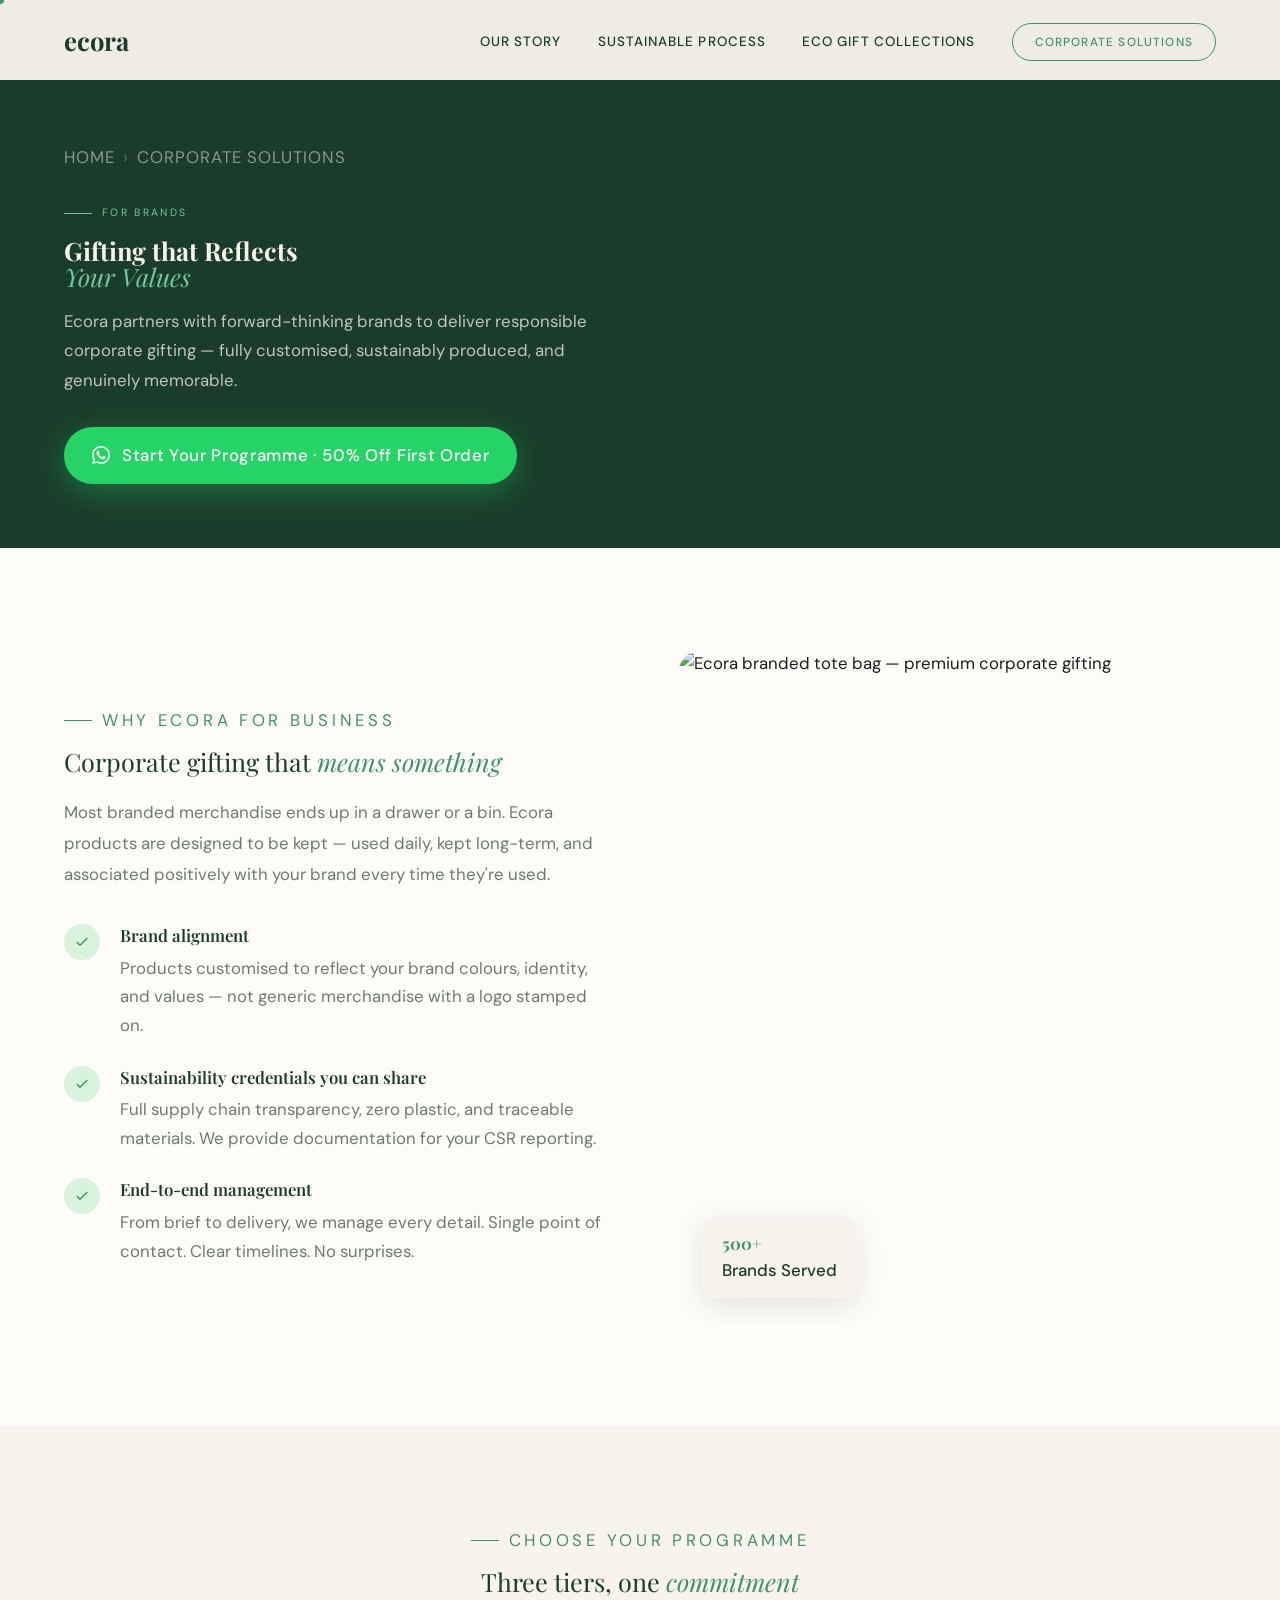
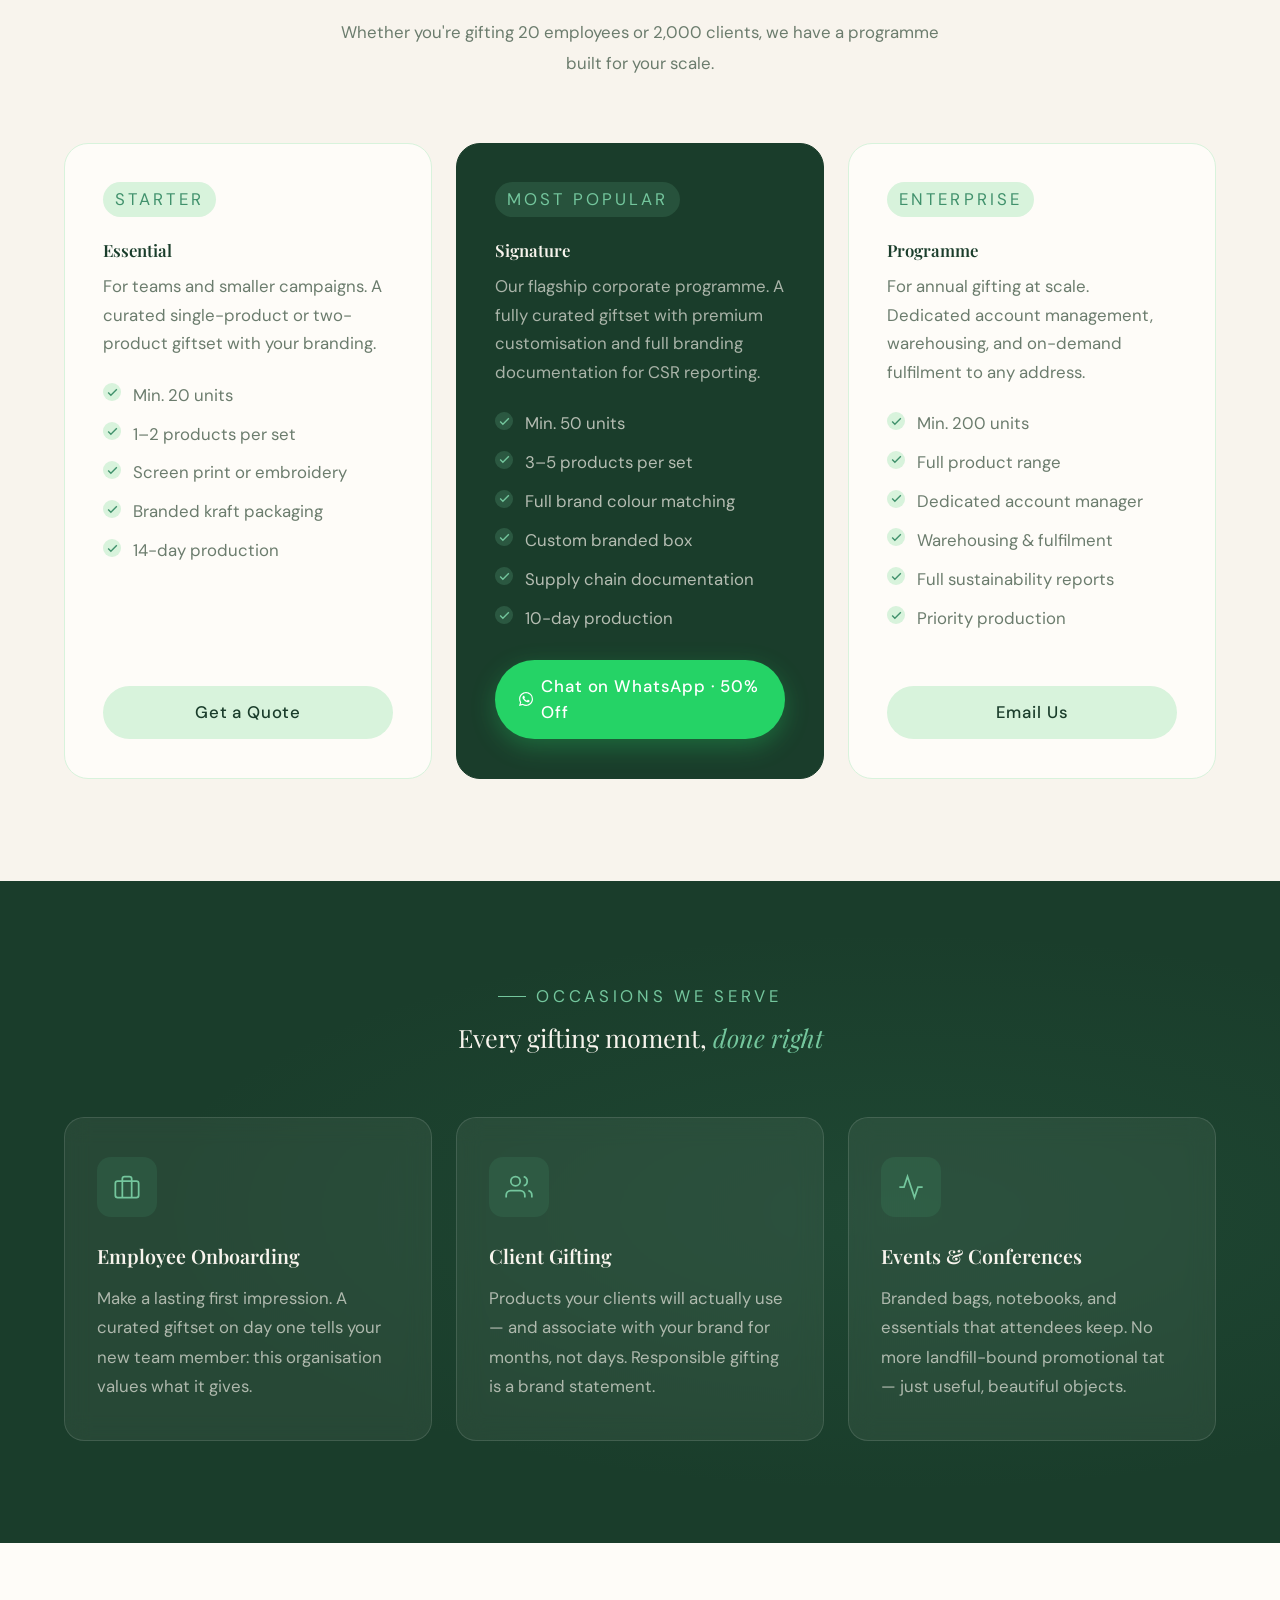
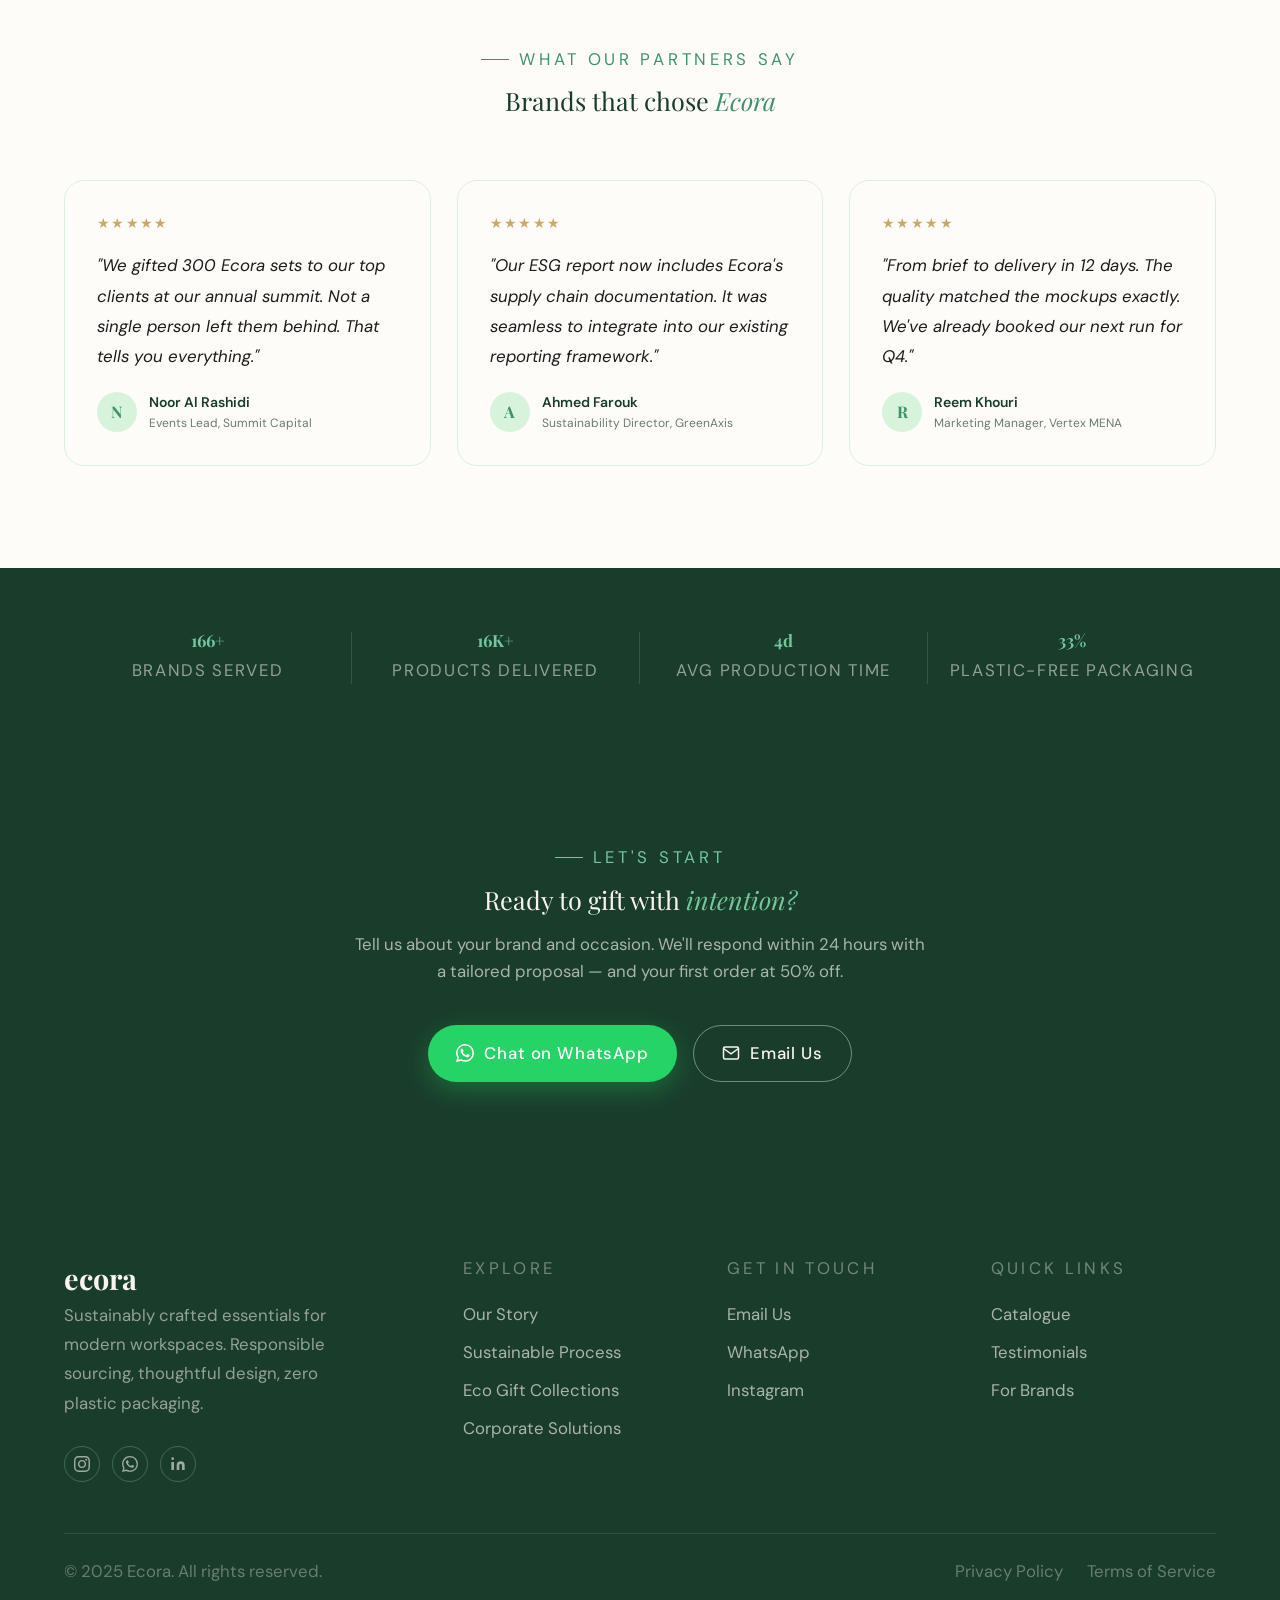
==== corporate-solutions.html @ b741adbd "Add files via upload" ====
<!DOCTYPE html>
<html lang="en">
<head>
<meta charset="UTF-8" />
<meta name="viewport" content="width=device-width, initial-scale=1.0" />
<title>Corporate Solutions — Ecora</title>

<!-- SEO -->
<meta name="description" content="Ecora's corporate gifting programme for forward-thinking brands. Custom eco giftsets, branded merchandise, and responsible corporate gifting — at scale." />
<meta name="robots" content="index, follow" />
<link rel="canonical" href="https://ecora-theta.vercel.app/corporate-solutions.html" />

<!-- Open Graph -->
<meta property="og:type" content="website" />
<meta property="og:url" content="https://ecora-theta.vercel.app/corporate-solutions.html" />
<meta property="og:title" content="Corporate Solutions — Ecora" />
<meta property="og:description" content="Custom eco giftsets and branded merchandise for forward-thinking brands — responsible corporate gifting at scale." />
<meta property="og:image" content="https://firebasestorage.googleapis.com/v0/b/merchanndise-8428f.appspot.com/o/ECORA%2FImage-right.webp?alt=media&token=49127466-11d8-4053-9ed7-c7614209fa18" />

<!-- Twitter Card -->
<meta name="twitter:card" content="summary_large_image" />
<meta name="twitter:title" content="Corporate Solutions — Ecora" />
<meta name="twitter:description" content="Custom eco giftsets and branded merchandise — responsible corporate gifting at scale." />
<meta name="twitter:image" content="https://firebasestorage.googleapis.com/v0/b/merchanndise-8428f.appspot.com/o/ECORA%2FImage-right.webp?alt=media&token=49127466-11d8-4053-9ed7-c7614209fa18" />

<!-- Favicon -->
<link rel="icon" type="image/svg+xml" href="https://firebasestorage.googleapis.com/v0/b/merchanndise-8428f.appspot.com/o/ECORA%2FLogo.svg?alt=media&token=109fc1ad-aa26-47ac-8e61-a1b5e7daf5e4" />
<link rel="apple-touch-icon" href="https://firebasestorage.googleapis.com/v0/b/merchanndise-8428f.appspot.com/o/ECORA%2FLogo.svg?alt=media&token=109fc1ad-aa26-47ac-8e61-a1b5e7daf5e4" />

<!-- Fonts -->
<link rel="preconnect" href="https://fonts.googleapis.com" />
<link rel="preconnect" href="https://fonts.gstatic.com" crossorigin />
<link href="https://fonts.googleapis.com/css2?family=Playfair+Display:ital,wght@0,400;0,700;1,400;1,600&family=DM+Sans:wght@300;400;500&display=swap" rel="stylesheet" />

<!-- Shared stylesheet -->
<link rel="stylesheet" href="ecora-shared.css" />

<!-- Preload hero -->
<link rel="preload" as="image" href="https://firebasestorage.googleapis.com/v0/b/merchanndise-8428f.appspot.com/o/ECORA%2FImage-right.webp?alt=media&token=49127466-11d8-4053-9ed7-c7614209fa18" />

<style>
/* Offering tiers */
.tiers-grid {
  display: grid;
  grid-template-columns: repeat(3, 1fr);
  gap: clamp(1rem,2vw,1.5rem);
}
.tier-card {
  background: var(--warm-white);
  border: 1px solid var(--green-pale);
  border-radius: 1.5rem;
  padding: clamp(1.75rem,3vw,2.5rem);
  display: flex; flex-direction: column;
  transition: transform .3s, box-shadow .3s;
}
.tier-card:hover { transform:translateY(-0.375rem); box-shadow:0 1rem 3rem rgba(26,61,43,.1); }
.tier-card.featured {
  background: var(--green-deep);
  border-color: var(--green-deep);
}
.tier-badge {
  display: inline-block;
  font-size: clamp(0.6rem,0.55rem+0.12vw,0.68rem);
  letter-spacing: .18em; text-transform: uppercase;
  color: var(--green-bright);
  background: var(--green-pale);
  padding: 0.25rem 0.75rem; border-radius: 3.75rem;
  margin-bottom: 1.25rem; align-self: flex-start;
}
.tier-card.featured .tier-badge {
  background: rgba(116,198,157,.15);
  color: var(--green-light);
}
.tier-name {
  font-family: var(--font-display);
  font-size: clamp(1.3rem,1rem+0.5vw,1.7rem);
  font-weight: 600; color: var(--green-deep);
  margin-bottom: 0.5rem;
}
.tier-card.featured .tier-name { color: var(--cream); }
.tier-desc {
  font-size: clamp(0.8rem,0.72rem+0.2vw,0.875rem);
  color: var(--text-muted); line-height: 1.7;
  margin-bottom: 1.5rem;
}
.tier-card.featured .tier-desc { color: rgba(248,244,237,.65); }
.tier-features { list-style: none; display:flex; flex-direction:column; gap:0.75rem; flex:1; margin-bottom:1.75rem; }
.tier-features li { display:flex; align-items:flex-start; gap:0.75rem; font-size:clamp(0.8rem,0.72rem+0.2vw,0.875rem); color:var(--text-muted); }
.tier-card.featured .tier-features li { color:rgba(248,244,237,.7); }
.tier-features li::before {
  content:''; width:1.125rem; height:1.125rem; border-radius:50%;
  background:var(--green-pale); flex-shrink:0; margin-top:0.1rem;
  background-image:url("data:image/svg+xml,%3Csvg viewBox='0 0 24 24' xmlns='http://www.w3.org/2000/svg'%3E%3Cpolyline points='20 6 9 17 4 12' stroke='%2340916c' stroke-width='2.5' fill='none'/%3E%3C/svg%3E");
  background-size:70%; background-repeat:no-repeat; background-position:center;
}
.tier-card.featured .tier-features li::before {
  background-color: rgba(116,198,157,.2);
  background-image:url("data:image/svg+xml,%3Csvg viewBox='0 0 24 24' xmlns='http://www.w3.org/2000/svg'%3E%3Cpolyline points='20 6 9 17 4 12' stroke='%2374c69d' stroke-width='2.5' fill='none'/%3E%3C/svg%3E");
}
.tier-cta {
  display:inline-flex; align-items:center; justify-content:center; gap:0.5rem;
  padding:0.8125rem 1.5rem; border-radius:3.75rem; text-decoration:none;
  font-size:clamp(0.78rem,0.7rem+0.2vw,0.85rem); font-weight:500; letter-spacing:.05em;
  background:var(--green-pale); color:var(--green-deep);
  transition:background .25s, color .25s;
}
.tier-cta:hover, .tier-cta:focus-visible { background:var(--green-bright); color:white; }
.tier-card.featured .tier-cta { background:#25d366; color:white; box-shadow:0 0.5rem 1.5rem rgba(37,211,102,.3); }
.tier-card.featured .tier-cta:hover { box-shadow:0 0.75rem 2rem rgba(37,211,102,.45); }

@media (max-width:64em) { .tiers-grid { grid-template-columns:1fr; max-width:28rem; margin:0 auto; } }
</style>
</head>
<body>

<!-- Skip to content -->
<a class="skip-link" href="#main-content">Skip to main content</a>

<!-- Cursor -->
<div id="cursor-dot" aria-hidden="true"></div>
<div id="cursor-leaf" aria-hidden="true">
  <svg viewBox="0 0 36 36" xmlns="http://www.w3.org/2000/svg">
    <ellipse cx="18" cy="20" rx="12" ry="14" fill="#40916c" opacity=".9" transform="rotate(-20,18,18)"/>
    <line x1="18" y1="34" x2="18" y2="10" stroke="#2d6a4f" stroke-width="1.2" stroke-linecap="round"/>
    <line x1="18" y1="26" x2="11" y2="20" stroke="#2d6a4f" stroke-width=".9" stroke-linecap="round"/>
    <line x1="18" y1="20" x2="25" y2="14" stroke="#2d6a4f" stroke-width=".9" stroke-linecap="round"/>
  </svg>
</div>

<!-- Navbar -->
<nav id="navbar" class="page-nav" role="navigation" aria-label="Main navigation">
  <a href="index.html" class="nav-logo" aria-label="Ecora — home">
    <img src="https://firebasestorage.googleapis.com/v0/b/merchanndise-8428f.appspot.com/o/ECORA%2FLogo.svg?alt=media&token=109fc1ad-aa26-47ac-8e61-a1b5e7daf5e4"
         alt="Ecora" id="nav-logo-img"
         onerror="this.style.display='none';document.getElementById('nav-logo-fb').style.display='block';" />
    <span id="nav-logo-fb" style="display:none;font-family:var(--font-display);font-size:1.6rem;color:var(--green-deep);font-weight:700;">ecora</span>
  </a>
  <ul class="nav-links">
    <li><a href="our-story.html">Our Story</a></li>
    <li><a href="sustainable-process.html">Sustainable Process</a></li>
    <li><a href="eco-gift-collections.html">Eco Gift Collections</a></li>
    <li><a href="corporate-solutions.html" class="nav-cta active">Corporate Solutions</a></li>
  </ul>
  <button class="hamburger" id="hamburger" type="button" aria-label="Open menu" aria-expanded="false" aria-controls="mobileMenu">
    <span></span><span></span><span></span>
  </button>
</nav>

<!-- Mobile Menu -->
<div class="mobile-menu" id="mobileMenu" role="dialog" aria-label="Mobile navigation" aria-modal="true">
  <a href="our-story.html">Our Story</a>
  <a href="sustainable-process.html">Sustainable Process</a>
  <a href="eco-gift-collections.html">Eco Gift Collections</a>
  <a href="corporate-solutions.html" class="mobile-cta">Corporate Solutions</a>
</div>

<!-- ════════════ MAIN ════════════ -->
<main id="main-content">

<!-- Page Hero -->
<section class="page-hero" aria-label="Corporate Solutions hero">
  <div class="page-hero-bg" role="presentation"
       style="background-image:url('https://firebasestorage.googleapis.com/v0/b/merchanndise-8428f.appspot.com/o/ECORA%2FImage-right.webp?alt=media&token=49127466-11d8-4053-9ed7-c7614209fa18');"></div>
  <div class="page-hero-overlay" role="presentation"></div>
  <div class="page-hero-content">
    <ol class="breadcrumb" aria-label="Breadcrumb">
      <li><a href="index.html">Home</a></li>
      <li><span class="sep" aria-hidden="true">›</span></li>
      <li aria-current="page">Corporate Solutions</li>
    </ol>
    <div class="page-hero-label" aria-hidden="true">For Brands</div>
    <h1>Gifting that Reflects<br><em>Your Values</em></h1>
    <p>Ecora partners with forward-thinking brands to deliver responsible corporate gifting — fully customised, sustainably produced, and genuinely memorable.</p>
    <!-- TODO: Replace +971XXXXXXXXX with real WhatsApp number -->
    <a href="https://wa.me/+971XXXXXXXXX?text=Hi%20Ecora!%20I%27d%20like%20to%20discuss%20a%20corporate%20gifting%20programme." class="page-hero-cta" target="_blank" rel="noopener noreferrer">
      <svg viewBox="0 0 24 24" fill="currentColor" aria-hidden="true" width="18" height="18"><path d="M17.472 14.382c-.297-.149-1.758-.867-2.03-.967-.273-.099-.471-.148-.67.15-.197.297-.767.966-.94 1.164-.173.199-.347.223-.644.075-.297-.15-1.255-.463-2.39-1.475-.883-.788-1.48-1.761-1.653-2.059-.173-.297-.018-.458.13-.606.134-.133.298-.347.446-.52.149-.174.198-.298.298-.497.099-.198.05-.371-.025-.52-.075-.149-.669-1.612-.916-2.207-.242-.579-.487-.5-.669-.51-.173-.008-.371-.01-.57-.01-.198 0-.52.074-.792.372-.272.297-1.04 1.016-1.04 2.479 0 1.462 1.065 2.875 1.213 3.074.149.198 2.096 3.2 5.077 4.487.709.306 1.262.489 1.694.625.712.227 1.36.195 1.871.118.571-.085 1.758-.719 2.006-1.413.248-.694.248-1.289.173-1.413-.074-.124-.272-.198-.57-.347m-5.421 7.403h-.004a9.87 9.87 0 01-5.031-1.378l-.361-.214-3.741.982.998-3.648-.235-.374a9.86 9.86 0 01-1.51-5.26c.001-5.45 4.436-9.884 9.888-9.884 2.64 0 5.122 1.03 6.988 2.898a9.825 9.825 0 012.893 6.994c-.003 5.45-4.437 9.884-9.885 9.884m8.413-18.297A11.815 11.815 0 0012.05 0C5.495 0 .16 5.335.157 11.892c0 2.096.547 4.142 1.588 5.945L.057 24l6.305-1.654a11.882 11.882 0 005.683 1.448h.005c6.554 0 11.89-5.335 11.893-11.893a11.821 11.821 0 00-3.48-8.413z"/></svg>
      Start Your Programme · 50% Off First Order
    </a>
  </div>
</section>

<!-- Why corporate -->
<section class="section-white" aria-labelledby="why-heading">
  <div class="container">
    <div class="split reveal">
      <div>
        <div class="section-label" aria-hidden="true">Why Ecora for Business</div>
        <h2 class="section-title" id="why-heading">Corporate gifting that <em>means something</em></h2>
        <p class="section-body">Most branded merchandise ends up in a drawer or a bin. Ecora products are designed to be kept — used daily, kept long-term, and associated positively with your brand every time they're used.</p>
        <div class="feature-list" style="margin-top:2rem;">
          <div class="feature-item reveal">
            <div class="feature-dot" aria-hidden="true">
              <svg viewBox="0 0 24 24"><polyline points="20 6 9 17 4 12"/></svg>
            </div>
            <div>
              <h4>Brand alignment</h4>
              <p>Products customised to reflect your brand colours, identity, and values — not generic merchandise with a logo stamped on.</p>
            </div>
          </div>
          <div class="feature-item reveal reveal-delay-1">
            <div class="feature-dot" aria-hidden="true">
              <svg viewBox="0 0 24 24"><polyline points="20 6 9 17 4 12"/></svg>
            </div>
            <div>
              <h4>Sustainability credentials you can share</h4>
              <p>Full supply chain transparency, zero plastic, and traceable materials. We provide documentation for your CSR reporting.</p>
            </div>
          </div>
          <div class="feature-item reveal reveal-delay-2">
            <div class="feature-dot" aria-hidden="true">
              <svg viewBox="0 0 24 24"><polyline points="20 6 9 17 4 12"/></svg>
            </div>
            <div>
              <h4>End-to-end management</h4>
              <p>From brief to delivery, we manage every detail. Single point of contact. Clear timelines. No surprises.</p>
            </div>
          </div>
        </div>
      </div>
      <div class="split-visual tall reveal reveal-delay-2">
        <img src="https://firebasestorage.googleapis.com/v0/b/merchanndise-8428f.appspot.com/o/ECORA%2FEccora-bag.webp?alt=media&token=f6194518-fe80-4e98-96b3-13135d3deab8"
             alt="Ecora branded tote bag — premium corporate gifting" loading="lazy" />
        <div class="split-visual-badge" aria-label="500 plus brands served">
          <strong>500+</strong>
          Brands Served
        </div>
      </div>
    </div>
  </div>
</section>

<!-- Tiers -->
<section class="section-cream" aria-labelledby="tiers-heading">
  <div class="container">
    <div style="text-align:center;max-width:38rem;margin:0 auto clamp(2.5rem,5vw,4rem);" class="reveal">
      <div class="section-label" style="justify-content:center;" aria-hidden="true">Choose Your Programme</div>
      <h2 class="section-title" id="tiers-heading">Three tiers, one <em>commitment</em></h2>
      <p class="section-body" style="margin:0 auto;">Whether you're gifting 20 employees or 2,000 clients, we have a programme built for your scale.</p>
    </div>
    <div class="tiers-grid">
      <!-- Starter -->
      <article class="tier-card reveal">
        <div class="tier-badge">Starter</div>
        <div class="tier-name">Essential</div>
        <p class="tier-desc">For teams and smaller campaigns. A curated single-product or two-product giftset with your branding.</p>
        <ul class="tier-features">
          <li>Min. 20 units</li>
          <li>1–2 products per set</li>
          <li>Screen print or embroidery</li>
          <li>Branded kraft packaging</li>
          <li>14-day production</li>
        </ul>
        <a href="https://wa.me/+971XXXXXXXXX?text=Hi%20Ecora!%20I%27m%20interested%20in%20the%20Essential%20corporate%20programme." class="tier-cta" target="_blank" rel="noopener noreferrer">
          Get a Quote
        </a>
      </article>

      <!-- Featured -->
      <article class="tier-card featured reveal reveal-delay-2">
        <div class="tier-badge">Most Popular</div>
        <div class="tier-name">Signature</div>
        <p class="tier-desc">Our flagship corporate programme. A fully curated giftset with premium customisation and full branding documentation for CSR reporting.</p>
        <ul class="tier-features">
          <li>Min. 50 units</li>
          <li>3–5 products per set</li>
          <li>Full brand colour matching</li>
          <li>Custom branded box</li>
          <li>Supply chain documentation</li>
          <li>10-day production</li>
        </ul>
        <a href="https://wa.me/+971XXXXXXXXX?text=Hi%20Ecora!%20I%27m%20interested%20in%20the%20Signature%20corporate%20programme." class="tier-cta" target="_blank" rel="noopener noreferrer">
          <svg width="16" height="16" viewBox="0 0 24 24" fill="currentColor" aria-hidden="true"><path d="M17.472 14.382c-.297-.149-1.758-.867-2.03-.967-.273-.099-.471-.148-.67.15-.197.297-.767.966-.94 1.164-.173.199-.347.223-.644.075-.297-.15-1.255-.463-2.39-1.475-.883-.788-1.48-1.761-1.653-2.059-.173-.297-.018-.458.13-.606.134-.133.298-.347.446-.52.149-.174.198-.298.298-.497.099-.198.05-.371-.025-.52-.075-.149-.669-1.612-.916-2.207-.242-.579-.487-.5-.669-.51-.173-.008-.371-.01-.57-.01-.198 0-.52.074-.792.372-.272.297-1.04 1.016-1.04 2.479 0 1.462 1.065 2.875 1.213 3.074.149.198 2.096 3.2 5.077 4.487.709.306 1.262.489 1.694.625.712.227 1.36.195 1.871.118.571-.085 1.758-.719 2.006-1.413.248-.694.248-1.289.173-1.413-.074-.124-.272-.198-.57-.347m-5.421 7.403h-.004a9.87 9.87 0 01-5.031-1.378l-.361-.214-3.741.982.998-3.648-.235-.374a9.86 9.86 0 01-1.51-5.26c.001-5.45 4.436-9.884 9.888-9.884 2.64 0 5.122 1.03 6.988 2.898a9.825 9.825 0 012.893 6.994c-.003 5.45-4.437 9.884-9.885 9.884m8.413-18.297A11.815 11.815 0 0012.05 0C5.495 0 .16 5.335.157 11.892c0 2.096.547 4.142 1.588 5.945L.057 24l6.305-1.654a11.882 11.882 0 005.683 1.448h.005c6.554 0 11.89-5.335 11.893-11.893a11.821 11.821 0 00-3.48-8.413z"/></svg>
          Chat on WhatsApp · 50% Off
        </a>
      </article>

      <!-- Enterprise -->
      <article class="tier-card reveal reveal-delay-3">
        <div class="tier-badge">Enterprise</div>
        <div class="tier-name">Programme</div>
        <p class="tier-desc">For annual gifting at scale. Dedicated account management, warehousing, and on-demand fulfilment to any address.</p>
        <ul class="tier-features">
          <li>Min. 200 units</li>
          <li>Full product range</li>
          <li>Dedicated account manager</li>
          <li>Warehousing & fulfilment</li>
          <li>Full sustainability reports</li>
          <li>Priority production</li>
        </ul>
        <a href="mailto:hello@ecora.com?subject=Corporate%20Programme%20Enquiry" class="tier-cta">
          Email Us
        </a>
      </article>
    </div>
  </div>
</section>

<!-- Use cases -->
<section class="section-dark" aria-labelledby="usecases-heading">
  <div class="container">
    <div style="text-align:center;max-width:38rem;margin:0 auto clamp(2.5rem,5vw,4rem);" class="reveal">
      <div class="section-label light" style="justify-content:center;" aria-hidden="true">Occasions We Serve</div>
      <h2 class="section-title light" id="usecases-heading">Every gifting moment, <em>done right</em></h2>
    </div>
    <div class="glass-cards-grid">
      <article class="glass-card reveal">
        <div class="glass-icon" aria-hidden="true">
          <svg viewBox="0 0 24 24"><rect x="2" y="7" width="20" height="14" rx="2" ry="2"/><path d="M16 21V5a2 2 0 00-2-2h-4a2 2 0 00-2 2v16"/></svg>
        </div>
        <h3>Employee Onboarding</h3>
        <p>Make a lasting first impression. A curated giftset on day one tells your new team member: this organisation values what it gives.</p>
      </article>
      <article class="glass-card reveal reveal-delay-2">
        <div class="glass-icon" aria-hidden="true">
          <svg viewBox="0 0 24 24"><path d="M17 21v-2a4 4 0 00-4-4H5a4 4 0 00-4 4v2"/><circle cx="9" cy="7" r="4"/><path d="M23 21v-2a4 4 0 00-3-3.87"/><path d="M16 3.13a4 4 0 010 7.75"/></svg>
        </div>
        <h3>Client Gifting</h3>
        <p>Products your clients will actually use — and associate with your brand for months, not days. Responsible gifting is a brand statement.</p>
      </article>
      <article class="glass-card reveal reveal-delay-3">
        <div class="glass-icon" aria-hidden="true">
          <svg viewBox="0 0 24 24"><polyline points="22 12 18 12 15 21 9 3 6 12 2 12"/></svg>
        </div>
        <h3>Events & Conferences</h3>
        <p>Branded bags, notebooks, and essentials that attendees keep. No more landfill-bound promotional tat — just useful, beautiful objects.</p>
      </article>
    </div>
  </div>
</section>

<!-- Testimonials -->
<section class="section-white" aria-labelledby="corp-testimonials-heading">
  <div class="container">
    <div style="text-align:center;max-width:38rem;margin:0 auto clamp(2.5rem,5vw,4rem);" class="reveal">
      <div class="section-label" style="justify-content:center;" aria-hidden="true">What Our Partners Say</div>
      <h2 class="section-title" id="corp-testimonials-heading">Brands that chose <em>Ecora</em></h2>
    </div>
    <div class="testimonial-grid">
      <article class="testimonial-card reveal">
        <div class="testimonial-stars" aria-label="5 stars">★★★★★</div>
        <p class="testimonial-text">"We gifted 300 Ecora sets to our top clients at our annual summit. Not a single person left them behind. That tells you everything."</p>
        <div class="testimonial-author">
          <div class="testimonial-avatar" aria-hidden="true">N</div>
          <div>
            <div class="testimonial-name">Noor Al Rashidi</div>
            <div class="testimonial-role">Events Lead, Summit Capital</div>
          </div>
        </div>
      </article>
      <article class="testimonial-card reveal reveal-delay-2">
        <div class="testimonial-stars" aria-label="5 stars">★★★★★</div>
        <p class="testimonial-text">"Our ESG report now includes Ecora's supply chain documentation. It was seamless to integrate into our existing reporting framework."</p>
        <div class="testimonial-author">
          <div class="testimonial-avatar" aria-hidden="true">A</div>
          <div>
            <div class="testimonial-name">Ahmed Farouk</div>
            <div class="testimonial-role">Sustainability Director, GreenAxis</div>
          </div>
        </div>
      </article>
      <article class="testimonial-card reveal reveal-delay-3">
        <div class="testimonial-stars" aria-label="5 stars">★★★★★</div>
        <p class="testimonial-text">"From brief to delivery in 12 days. The quality matched the mockups exactly. We've already booked our next run for Q4."</p>
        <div class="testimonial-author">
          <div class="testimonial-avatar" aria-hidden="true">R</div>
          <div>
            <div class="testimonial-name">Reem Khouri</div>
            <div class="testimonial-role">Marketing Manager, Vertex MENA</div>
          </div>
        </div>
      </article>
    </div>
  </div>
</section>

<!-- Stats -->
<div class="stats-band" aria-label="Corporate programme statistics">
  <div class="container">
    <div class="stats-row">
      <div class="stat-item reveal">
        <div class="stat-num" aria-label="500 plus brands served">500+</div>
        <div class="stat-lbl">Brands Served</div>
      </div>
      <div class="stat-item reveal reveal-delay-1">
        <div class="stat-num" aria-label="50 thousand plus products delivered">50K+</div>
        <div class="stat-lbl">Products Delivered</div>
      </div>
      <div class="stat-item reveal reveal-delay-2">
        <div class="stat-num" aria-label="14 day average production">14d</div>
        <div class="stat-lbl">Avg Production Time</div>
      </div>
      <div class="stat-item reveal reveal-delay-3">
        <div class="stat-num" aria-label="100 percent plastic free packaging">100%</div>
        <div class="stat-lbl">Plastic-Free Packaging</div>
      </div>
    </div>
  </div>
</div>

<!-- CTA -->
<section class="cta-strip" aria-labelledby="corporate-cta-heading">
  <div class="container">
    <div class="section-label light" style="justify-content:center;" aria-hidden="true">Let's Start</div>
    <h2 id="corporate-cta-heading">Ready to gift with <em>intention?</em></h2>
    <p>Tell us about your brand and occasion. We'll respond within 24 hours with a tailored proposal — and your first order at 50% off.</p>
    <div class="btn-row">
      <!-- TODO: Replace +971XXXXXXXXX with real WhatsApp number -->
      <a href="https://wa.me/+971XXXXXXXXX?text=Hi%20Ecora!%20I%27d%20like%20to%20discuss%20a%20corporate%20gifting%20programme." class="btn-green" target="_blank" rel="noopener noreferrer">
        <svg width="18" height="18" viewBox="0 0 24 24" fill="currentColor" aria-hidden="true"><path d="M17.472 14.382c-.297-.149-1.758-.867-2.03-.967-.273-.099-.471-.148-.67.15-.197.297-.767.966-.94 1.164-.173.199-.347.223-.644.075-.297-.15-1.255-.463-2.39-1.475-.883-.788-1.48-1.761-1.653-2.059-.173-.297-.018-.458.13-.606.134-.133.298-.347.446-.52.149-.174.198-.298.298-.497.099-.198.05-.371-.025-.52-.075-.149-.669-1.612-.916-2.207-.242-.579-.487-.5-.669-.51-.173-.008-.371-.01-.57-.01-.198 0-.52.074-.792.372-.272.297-1.04 1.016-1.04 2.479 0 1.462 1.065 2.875 1.213 3.074.149.198 2.096 3.2 5.077 4.487.709.306 1.262.489 1.694.625.712.227 1.36.195 1.871.118.571-.085 1.758-.719 2.006-1.413.248-.694.248-1.289.173-1.413-.074-.124-.272-.198-.57-.347m-5.421 7.403h-.004a9.87 9.87 0 01-5.031-1.378l-.361-.214-3.741.982.998-3.648-.235-.374a9.86 9.86 0 01-1.51-5.26c.001-5.45 4.436-9.884 9.888-9.884 2.64 0 5.122 1.03 6.988 2.898a9.825 9.825 0 012.893 6.994c-.003 5.45-4.437 9.884-9.885 9.884m8.413-18.297A11.815 11.815 0 0012.05 0C5.495 0 .16 5.335.157 11.892c0 2.096.547 4.142 1.588 5.945L.057 24l6.305-1.654a11.882 11.882 0 005.683 1.448h.005c6.554 0 11.89-5.335 11.893-11.893a11.821 11.821 0 00-3.48-8.413z"/></svg>
        Chat on WhatsApp
      </a>
      <a href="mailto:hello@ecora.com?subject=Corporate%20Gifting%20Enquiry" class="btn-outline-light">
        <svg width="18" height="18" viewBox="0 0 24 24" fill="none" stroke="currentColor" stroke-width="2" aria-hidden="true"><path d="M4 4h16c1.1 0 2 .9 2 2v12c0 1.1-.9 2-2 2H4c-1.1 0-2-.9-2-2V6c0-1.1.9-2 2-2z"/><polyline points="22,6 12,13 2,6"/></svg>
        Email Us
      </a>
    </div>
  </div>
</section>

</main>

<!-- Footer -->
<footer role="contentinfo">
  <div class="container">
    <div class="footer-grid">
      <div class="footer-brand">
        <img src="https://firebasestorage.googleapis.com/v0/b/merchanndise-8428f.appspot.com/o/ECORA%2FLogo.svg?alt=media&token=109fc1ad-aa26-47ac-8e61-a1b5e7daf5e4" alt="Ecora"
             onerror="this.style.display='none';document.getElementById('footer-logo-fb').style.display='block';" />
        <span id="footer-logo-fb" style="display:none;font-family:var(--font-display);font-size:1.8rem;color:var(--cream);font-weight:700;">ecora</span>
        <p>Sustainably crafted essentials for modern workspaces. Responsible sourcing, thoughtful design, zero plastic packaging.</p>
        <div class="footer-social">
          <a href="https://www.instagram.com/ecora" aria-label="Ecora on Instagram" target="_blank" rel="noopener noreferrer">
            <svg width="16" height="16" viewBox="0 0 24 24" fill="currentColor" aria-hidden="true"><path d="M12 2.163c3.204 0 3.584.012 4.85.07 3.252.148 4.771 1.691 4.919 4.919.058 1.265.069 1.645.069 4.849 0 3.205-.012 3.584-.069 4.849-.149 3.225-1.664 4.771-4.919 4.919-1.266.058-1.644.07-4.85.07-3.204 0-3.584-.012-4.849-.07-3.26-.149-4.771-1.699-4.919-4.92-.058-1.265-.07-1.644-.07-4.849 0-3.204.013-3.583.07-4.849.149-3.227 1.664-4.771 4.919-4.919 1.266-.057 1.645-.069 4.849-.069zm0-2.163c-3.259 0-3.667.014-4.947.072-4.358.2-6.78 2.618-6.98 6.98-.059 1.281-.073 1.689-.073 4.948 0 3.259.014 3.668.072 4.948.2 4.358 2.618 6.78 6.98 6.98 1.281.058 1.689.072 4.948.072 3.259 0 3.668-.014 4.948-.072 4.354-.2 6.782-2.618 6.979-6.98.059-1.28.073-1.689.073-4.948 0-3.259-.014-3.667-.072-4.947-.196-4.354-2.617-6.78-6.979-6.98-1.281-.059-1.69-.073-4.949-.073zm0 5.838c-3.403 0-6.162 2.759-6.162 6.162s2.759 6.163 6.162 6.163 6.162-2.759 6.162-6.163c0-3.403-2.759-6.162-6.162-6.162zm0 10.162c-2.209 0-4-1.79-4-4 0-2.209 1.791-4 4-4s4 1.791 4 4c0 2.21-1.791 4-4 4zm6.406-11.845c-.796 0-1.441.645-1.441 1.44s.645 1.44 1.441 1.44c.795 0 1.439-.645 1.439-1.44s-.644-1.44-1.439-1.44z"/></svg>
          </a>
          <a href="https://wa.me/+971XXXXXXXXX" aria-label="Ecora on WhatsApp" target="_blank" rel="noopener noreferrer">
            <svg width="16" height="16" viewBox="0 0 24 24" fill="currentColor" aria-hidden="true"><path d="M17.472 14.382c-.297-.149-1.758-.867-2.03-.967-.273-.099-.471-.148-.67.15-.197.297-.767.966-.94 1.164-.173.199-.347.223-.644.075-.297-.15-1.255-.463-2.39-1.475-.883-.788-1.48-1.761-1.653-2.059-.173-.297-.018-.458.13-.606.134-.133.298-.347.446-.52.149-.174.198-.298.298-.497.099-.198.05-.371-.025-.52-.075-.149-.669-1.612-.916-2.207-.242-.579-.487-.5-.669-.51-.173-.008-.371-.01-.57-.01-.198 0-.52.074-.792.372-.272.297-1.04 1.016-1.04 2.479 0 1.462 1.065 2.875 1.213 3.074.149.198 2.096 3.2 5.077 4.487.709.306 1.262.489 1.694.625.712.227 1.36.195 1.871.118.571-.085 1.758-.719 2.006-1.413.248-.694.248-1.289.173-1.413-.074-.124-.272-.198-.57-.347m-5.421 7.403h-.004a9.87 9.87 0 01-5.031-1.378l-.361-.214-3.741.982.998-3.648-.235-.374a9.86 9.86 0 01-1.51-5.26c.001-5.45 4.436-9.884 9.888-9.884 2.64 0 5.122 1.03 6.988 2.898a9.825 9.825 0 012.893 6.994c-.003 5.45-4.437 9.884-9.885 9.884m8.413-18.297A11.815 11.815 0 0012.05 0C5.495 0 .16 5.335.157 11.892c0 2.096.547 4.142 1.588 5.945L.057 24l6.305-1.654a11.882 11.882 0 005.683 1.448h.005c6.554 0 11.89-5.335 11.893-11.893a11.821 11.821 0 00-3.48-8.413z"/></svg>
          </a>
          <a href="https://www.linkedin.com/company/ecora" aria-label="Ecora on LinkedIn" target="_blank" rel="noopener noreferrer">
            <svg width="16" height="16" viewBox="0 0 24 24" fill="currentColor" aria-hidden="true"><path d="M16 8a6 6 0 016 6v7h-4v-7a2 2 0 00-2-2 2 2 0 00-2 2v7h-4v-7a6 6 0 016-6zM2 9h4v12H2z"/><circle cx="4" cy="4" r="2"/></svg>
          </a>
        </div>
      </div>
      <div class="footer-col">
        <h4>Explore</h4>
        <ul>
          <li><a href="our-story.html">Our Story</a></li>
          <li><a href="sustainable-process.html">Sustainable Process</a></li>
          <li><a href="eco-gift-collections.html">Eco Gift Collections</a></li>
          <li><a href="corporate-solutions.html">Corporate Solutions</a></li>
        </ul>
      </div>
      <div class="footer-col">
        <h4>Get in Touch</h4>
        <ul>
          <li><a href="mailto:hello@ecora.com">Email Us</a></li>
          <li><a href="https://wa.me/+971XXXXXXXXX" target="_blank" rel="noopener noreferrer">WhatsApp</a></li>
          <li><a href="https://www.instagram.com/ecora" target="_blank" rel="noopener noreferrer">Instagram</a></li>
        </ul>
      </div>
      <div class="footer-col">
        <h4>Quick Links</h4>
        <ul>
          <li><a href="eco-gift-collections.html">Catalogue</a></li>
          <li><a href="our-story.html#testimonials">Testimonials</a></li>
          <li><a href="corporate-solutions.html">For Brands</a></li>
        </ul>
      </div>
    </div>
    <div class="footer-bottom">
      <span>© <span id="footer-year">2025</span> Ecora. All rights reserved.</span>
      <div style="display:flex;gap:1.5rem;">
        <a href="privacy.html">Privacy Policy</a>
        <a href="terms.html">Terms of Service</a>
      </div>
    </div>
  </div>
</footer>

<script src="ecora-shared.js"></script>
</body>
</html>
---- ecora-shared.css ----
/* ═══════════════════════════════════════════════════════════════
   ECORA SHARED STYLESHEET — ecora-shared.css
   Covers: reset, tokens, cursor, nav, page-hero, breadcrumb,
   shared layout, splits, cards, glass-cards, feature-list,
   timeline, stats-band, accordion, testimonials, cta-strip,
   marquee, mosaic, read-link, footer, reveal, responsive.
   Used by: our-story | sustainable-process |
            eco-gift-collections | corporate-solutions
═══════════════════════════════════════════════════════════════ */

/* ── Reset ── */
*, *::before, *::after { box-sizing: border-box; margin: 0; padding: 0; }

/* ── Tokens ── */
:root {
  --green-deep:   #1a3d2b;
  --green-mid:    #2d6a4f;
  --green-bright: #40916c;
  --green-light:  #74c69d;
  --green-pale:   #d8f3dc;
  --cream:        #f8f4ed;
  --warm-white:   #fefcf8;
  --charcoal:     #1c1c1c;
  --text-muted:   #6b7c6d;
  --gold:         #c9a96e;
  --font-display: 'Playfair Display', Georgia, serif;
  --font-body:    'DM Sans', sans-serif;
  --nav-h: 5rem;
  --content-max: 80rem;
}

html { scroll-behavior: smooth; -webkit-text-size-adjust: 100%; text-size-adjust: 100%; }

body {
  font-family: var(--font-body);
  font-size: clamp(0.9rem, 1vw + 0.5rem, 1.05rem);
  line-height: 1.6;
  background: var(--warm-white);
  color: var(--charcoal);
  overflow-x: hidden;
}

/* ── Skip link (a11y) ── */
.skip-link {
  position: absolute; top: -100%; left: 1rem;
  background: var(--green-deep); color: white;
  padding: 0.75rem 1.25rem; border-radius: 0 0 0.5rem 0.5rem;
  text-decoration: none; font-weight: 600; z-index: 10000;
  transition: top .2s;
}
.skip-link:focus { top: 0; }

/* ── Focus ring ── */
:focus-visible {
  outline: 2px solid var(--green-bright);
  outline-offset: 3px;
  border-radius: 3px;
}

/* ── Cursor ── */
@media (pointer: fine) { body { cursor: none; } }
@media (pointer: coarse) { #cursor-dot, #cursor-leaf { display: none !important; } }

#cursor-dot {
  position: fixed; width: 0.5rem; height: 0.5rem;
  background: var(--green-bright); border-radius: 50%;
  pointer-events: none; z-index: 9999;
  transform: translate(-50%,-50%);
  transition: width .2s, height .2s, background .2s;
}
#cursor-leaf {
  position: fixed; width: 2.25rem; height: 2.25rem;
  pointer-events: none; z-index: 9998;
  transform: translate(-50%,-50%);
}
#cursor-leaf svg { width:100%; height:100%; filter: drop-shadow(0 2px 6px rgba(64,145,108,.45)); }
body:has(a:hover,button:hover) #cursor-dot { width: 0.875rem; height: 0.875rem; background: var(--green-light); }
.leaf-trail {
  position: fixed; pointer-events: none; z-index: 9990;
  width: 1.125rem; height: 1.125rem; opacity: 0;
  animation: trailFade 0.9s ease-out forwards;
}
@keyframes trailFade {
  0%   { opacity:.55; transform:translate(-50%,-50%) scale(1) rotate(var(--r)); }
  100% { opacity:0;   transform:translate(-50%,-60%) scale(.4) rotate(calc(var(--r)+40deg)); }
}

/* ── Nav ── */
nav#navbar {
  position: fixed; top:0; left:0; right:0;
  height: var(--nav-h);
  display: flex; align-items: center; justify-content: space-between;
  padding: 0 5%; z-index: 1000;
  transition: background .4s, box-shadow .4s;
  background: transparent;
}
nav#navbar.scrolled {
  background: rgba(248,244,237,.96);
  -webkit-backdrop-filter: blur(0.75rem);
  backdrop-filter: blur(0.75rem);
  box-shadow: 0 1px 1.5rem rgba(26,61,43,.08);
}
/* Inner pages start with cream nav */
nav#navbar.page-nav {
  background: rgba(248,244,237,.96);
  -webkit-backdrop-filter: blur(0.75rem);
  backdrop-filter: blur(0.75rem);
}
.nav-logo { display:flex; align-items:center; gap:0.625rem; text-decoration:none; }
.nav-logo img {
  height: 2.375rem; width: auto;
  filter: brightness(0) saturate(100%) invert(18%) sepia(40%) saturate(800%) hue-rotate(110deg) brightness(85%) contrast(105%);
  transition: filter .4s ease;
}
#nav-logo-fb { color: var(--green-deep) !important; }
.nav-links { display:flex; align-items:center; gap:2.25rem; list-style:none; }
.nav-links a {
  text-decoration: none;
  font-size: clamp(0.7rem, 0.6rem + 0.3vw, 0.875rem);
  font-weight: 500; letter-spacing: .08em; text-transform: uppercase;
  color: var(--green-deep); transition: color .25s; position: relative;
}
.nav-links a::after {
  content:''; position:absolute; bottom:-0.1875rem; left:0; right:0; height:1px;
  background: var(--green-light); transform:scaleX(0); transform-origin:left; transition:transform .3s;
}
.nav-links a:hover::after,
.nav-links a:focus-visible::after,
.nav-links a.active::after { transform:scaleX(1); }
.nav-links a.active { color: var(--green-bright); }
.nav-cta {
  padding: 0.625rem 1.375rem;
  border: 1.5px solid var(--green-bright) !important;
  border-radius: 3.75rem;
  color: var(--green-bright) !important;
  font-size: clamp(0.68rem, 0.5rem + 0.3vw, 0.8rem) !important;
  letter-spacing: .1em !important;
  transition: background .25s, color .25s, border-color .25s !important;
}
.nav-cta:hover,
.nav-cta:focus-visible { background: var(--green-bright) !important; color: white !important; }
.nav-cta::after { display:none !important; }
.hamburger {
  display:none; flex-direction:column; gap:0.3125rem;
  background:none; border:none; padding:0.25rem; cursor: pointer;
}
.hamburger span { display:block; width:1.5rem; height:2px; background:var(--green-deep); transition:all .3s; }
.hamburger.open span:nth-child(1) { transform:translateY(0.4375rem) rotate(45deg); }
.hamburger.open span:nth-child(2) { opacity:0; }
.hamburger.open span:nth-child(3) { transform:translateY(-0.4375rem) rotate(-45deg); }
.mobile-menu {
  position:fixed; top:var(--nav-h); left:0; right:0;
  background:rgba(248,244,237,.98);
  -webkit-backdrop-filter: blur(1.25rem);
  backdrop-filter:blur(1.25rem);
  padding:1.5rem 5% 2rem; z-index:999;
  transform:translateY(-0.625rem); opacity:0;
  transition:all .35s; pointer-events:none;
  visibility: hidden;
}
.mobile-menu.open { transform:translateY(0); opacity:1; pointer-events:all; visibility:visible; }
.mobile-menu a {
  display:block; padding:0.875rem 0;
  border-bottom:1px solid rgba(26,61,43,.1);
  text-decoration:none; font-size:1rem; font-weight:500;
  letter-spacing:.06em; text-transform:uppercase; color:var(--green-deep);
}
.mobile-menu .mobile-cta {
  display:inline-block; margin-top:1.25rem; padding:0.8125rem 1.75rem;
  background:var(--green-deep); color:white !important; border:none;
  border-radius:3.75rem; font-size:.85rem;
}

/* ── Page Hero ── */
.page-hero {
  position: relative;
  min-height: clamp(22rem, 45vw, 34rem);
  display: flex; align-items: flex-end;
  overflow: hidden;
  padding-top: var(--nav-h);
  background: var(--green-deep);
}
.page-hero-bg {
  position:absolute; inset:0;
  background-size:cover; background-position:center;
  filter: brightness(.32) saturate(1.1);
  transform:scale(1.03); transition:transform 8s ease-out;
}
.page-hero.loaded .page-hero-bg { transform:scale(1); }
.page-hero-overlay {
  position:absolute; inset:0;
  background: linear-gradient(to top, rgba(26,61,43,.92) 0%, rgba(26,61,43,.3) 60%, transparent 100%);
}
.page-hero-content {
  position:relative; z-index:2;
  max-width:var(--content-max); margin:0 auto; width:100%;
  padding: clamp(2.5rem,5vw,4rem) 5%;
}
.page-hero-label {
  display:inline-flex; align-items:center; gap:0.625rem;
  font-size:clamp(0.62rem,0.5rem + 0.2vw,0.7rem);
  letter-spacing:.22em; text-transform:uppercase;
  color:var(--green-light); margin-bottom:1rem;
}
.page-hero-label::before { content:''; width:1.75rem; height:1px; background:currentColor; }
.page-hero h1 {
  font-family:var(--font-display);
  font-size:clamp(2.4rem,4vw+1rem,5rem);
  font-weight:700; line-height:1.05; color:var(--cream);
  max-width:40rem;
}
.page-hero h1 em { font-style:italic; font-weight:400; color:var(--green-light); }
.page-hero p {
  margin-top:1rem; max-width:36rem;
  font-size:clamp(0.875rem,0.8rem+0.3vw,1rem);
  line-height:1.75; color:rgba(248,244,237,.75);
}
.page-hero-cta {
  display:inline-flex; align-items:center; gap:0.75rem;
  margin-top:2rem; padding:0.9375rem 1.75rem;
  background:#25d366; color:white; border-radius:3.75rem;
  text-decoration:none; font-size:clamp(0.8rem,0.7rem+0.3vw,0.9rem);
  font-weight:500; letter-spacing:.04em;
  box-shadow:0 0.5rem 1.875rem rgba(37,211,102,.35);
  transition:transform .25s, box-shadow .25s;
}
.page-hero-cta:hover,
.page-hero-cta:focus-visible { transform:translateY(-0.125rem); box-shadow:0 0.75rem 2.5rem rgba(37,211,102,.45); }
.page-hero-cta svg { width:1.125rem; height:1.125rem; flex-shrink:0; }

/* ── Breadcrumb ── */
.breadcrumb {
  display:flex; align-items:center; gap:0.5rem;
  font-size:clamp(0.68rem,0.6rem+0.15vw,0.75rem);
  letter-spacing:.06em; text-transform:uppercase;
  color:rgba(248,244,237,.5); margin-bottom:1.5rem;
  list-style: none;
}
.breadcrumb a { color:rgba(248,244,237,.5); text-decoration:none; transition:color .25s; }
.breadcrumb a:hover,
.breadcrumb a:focus-visible { color:var(--green-light); }
.breadcrumb span.sep { color:rgba(248,244,237,.3); }

/* ── Layout ── */
section { position:relative; }
.container { max-width:var(--content-max); width:100%; margin:0 auto; padding:0 5%; }
.section-pad { padding: clamp(3.75rem,8vw,7.5rem) 0; }

.section-label {
  font-size:clamp(0.6rem,0.5rem+0.2vw,0.7rem);
  letter-spacing:.22em; text-transform:uppercase;
  color:var(--green-bright); margin-bottom:0.875rem;
  display:flex; align-items:center; gap:0.625rem;
}
.section-label::before { content:''; width:1.75rem; height:1px; background:currentColor; flex-shrink:0; }
.section-label.light { color:var(--green-light); }
.section-label.light::before { background:var(--green-light); }

.section-title {
  font-family:var(--font-display);
  font-size:clamp(1.75rem,3vw+0.5rem,3.5rem);
  font-weight:400; line-height:1.15; color:var(--green-deep);
  margin-bottom:1.25rem;
}
.section-title em { font-style:italic; color:var(--green-bright); }
.section-title.light { color:var(--cream); }
.section-title.light em { color:var(--green-light); }

.section-body {
  font-size:clamp(0.875rem,0.8rem+0.25vw,1rem);
  line-height:1.85; color:var(--text-muted); max-width:42rem;
}
.section-body.light { color:rgba(248,244,237,.7); }

/* ── Split ── */
.split { display:grid; grid-template-columns:1fr 1fr; gap:clamp(2.5rem,6vw,6rem); align-items:center; }
.split.reverse .split-visual { order:-1; }
.split-visual { position:relative; border-radius:1.5rem; overflow:hidden; }
.split-visual img { width:100%; height:100%; object-fit:cover; display:block; transition:transform .6s; }
.split-visual:hover img { transform:scale(1.04); }
.split-visual.tall { aspect-ratio:4/5; }
.split-visual.wide { aspect-ratio:16/10; }
.split-visual-badge {
  position:absolute; bottom:1.5rem; left:1.5rem;
  background:rgba(248,244,237,.95);
  -webkit-backdrop-filter: blur(0.625rem);
  backdrop-filter:blur(0.625rem);
  padding:0.875rem 1.25rem; border-radius:0.875rem;
  font-size:clamp(0.7rem,0.6rem+0.2vw,0.78rem);
  color:var(--green-deep); font-weight:500;
  box-shadow:0 0.5rem 1.875rem rgba(0,0,0,.1);
}
.split-visual-badge strong {
  display:block; font-family:var(--font-display);
  font-size:clamp(1.1rem,0.9rem+0.4vw,1.4rem); color:var(--green-bright);
}

/* ── Cards ── */
.cards-grid { display:grid; grid-template-columns:repeat(3,1fr); gap:clamp(1rem,2vw,1.75rem); }
.card {
  background:var(--warm-white); border-radius:1.25rem; overflow:hidden;
  box-shadow:0 0.25rem 1.5rem rgba(26,61,43,.07);
  transition:transform .3s, box-shadow .3s;
}
.card:hover { transform:translateY(-0.5rem); box-shadow:0 1.25rem 3.75rem rgba(26,61,43,.14); }
.card-img { width:100%; aspect-ratio:16/10; overflow:hidden; position:relative; }
.card-img img { width:100%; height:100%; object-fit:cover; transition:transform .6s; }
.card:hover .card-img img { transform:scale(1.06); }
.card-tag {
  position:absolute; top:1rem; left:1rem;
  background:var(--green-deep); color:var(--cream);
  padding:0.3125rem 0.875rem; border-radius:3.75rem;
  font-size:clamp(0.62rem,0.55rem+0.15vw,0.7rem);
  letter-spacing:.1em; text-transform:uppercase;
}
.card-body { padding:1.5rem 1.5rem 1.75rem; }
.card-body h3 {
  font-family:var(--font-display);
  font-size:clamp(1rem,0.9rem+0.3vw,1.2rem);
  color:var(--green-deep); font-weight:600; margin-bottom:0.5rem;
}
.card-body p { font-size:clamp(0.8rem,0.72rem+0.2vw,0.87rem); color:var(--text-muted); line-height:1.65; }

/* ── Glass cards ── */
.glass-cards-grid { display:grid; grid-template-columns:repeat(3,1fr); gap:clamp(1rem,2vw,1.5rem); }
.glass-card {
  background:rgba(248,244,237,.06);
  border:1px solid rgba(255,255,255,.12);
  -webkit-backdrop-filter: blur(0.75rem);
  backdrop-filter:blur(0.75rem);
  border-radius:1.25rem;
  padding:clamp(1.75rem,3vw,2.75rem) clamp(1.25rem,2.5vw,2.25rem);
  transition:background .3s, transform .3s;
}
.glass-card:hover { background:rgba(248,244,237,.12); transform:translateY(-0.375rem); }
.glass-icon {
  width:3.75rem; height:3.75rem;
  background:rgba(64,145,108,.2); border-radius:0.875rem;
  display:flex; align-items:center; justify-content:center;
  margin-bottom:1.5rem; flex-shrink:0;
}
.glass-icon svg { width:1.75rem; height:1.75rem; stroke:var(--green-light); fill:none; stroke-width:1.5; }
.glass-card h3 {
  font-family:var(--font-display);
  font-size:clamp(1.05rem,0.9rem+0.4vw,1.3rem);
  color:var(--cream); margin-bottom:0.75rem; font-weight:600;
}
.glass-card p { font-size:clamp(0.8rem,0.72rem+0.25vw,0.9rem); line-height:1.75; color:rgba(248,244,237,.65); }

/* ── Feature list ── */
.feature-list { display:flex; flex-direction:column; gap:1.5rem; }
.feature-item { display:flex; gap:1.25rem; align-items:flex-start; }
.feature-dot {
  width:2.25rem; height:2.25rem; border-radius:50%; flex-shrink:0;
  background:var(--green-pale);
  display:flex; align-items:center; justify-content:center;
  margin-top:0.125rem;
}
.feature-dot svg { width:1rem; height:1rem; stroke:var(--green-bright); fill:none; stroke-width:2; }
.feature-item h4 {
  font-family:var(--font-display); font-size:clamp(1rem,0.9rem+0.25vw,1.1rem);
  color:var(--green-deep); margin-bottom:0.3rem; font-weight:600;
}
.feature-item p { font-size:clamp(0.8rem,0.72rem+0.2vw,0.875rem); color:var(--text-muted); line-height:1.7; }

/* ── Timeline ── */
.timeline { display:flex; flex-direction:column; }
.timeline-item {
  display:grid; grid-template-columns:auto 1fr;
  gap:0 1.75rem; padding-bottom:2.5rem;
}
.timeline-item:last-child { padding-bottom:0; }
.timeline-left { display:flex; flex-direction:column; align-items:center; }
.timeline-num {
  width:3rem; height:3rem; border-radius:50%;
  background:var(--green-bright); color:white;
  display:flex; align-items:center; justify-content:center;
  font-family:var(--font-display); font-weight:700; font-size:1rem; flex-shrink:0;
}
.timeline-line { width:2px; flex:1; background:var(--green-pale); margin-top:0.5rem; }
.timeline-item:last-child .timeline-line { display:none; }
.timeline-content { padding-top:0.5rem; }
.timeline-content h3 {
  font-family:var(--font-display); font-size:clamp(1rem,0.9rem+0.3vw,1.2rem);
  color:var(--green-deep); font-weight:600; margin-bottom:0.4rem;
}
.timeline-content p { font-size:clamp(0.8rem,0.72rem+0.2vw,0.875rem); color:var(--text-muted); line-height:1.75; }

/* ── Stats band ── */
.stats-band { background:var(--green-deep); padding:clamp(2.5rem,5vw,4rem) 0; }
.stats-row { display:grid; grid-template-columns:repeat(4,1fr); text-align:center; }
.stat-item { padding:0 1.25rem; border-right:1px solid rgba(255,255,255,.12); }
.stat-item:last-child { border-right:none; }
.stat-num {
  font-family:var(--font-display);
  font-size:clamp(1.75rem,3vw+0.5rem,3.4rem);
  font-weight:700; color:var(--green-light); line-height:1;
}
.stat-lbl {
  font-size:clamp(0.68rem,0.6rem+0.2vw,0.8rem);
  letter-spacing:.1em; text-transform:uppercase;
  color:rgba(248,244,237,.55); margin-top:0.5rem;
}

/* ── Accordion ── */
.accordion { display:flex; flex-direction:column; border-top:1px solid var(--green-pale); }
.accordion-item { border-bottom:1px solid var(--green-pale); }
.accordion-trigger {
  width:100%; display:flex; align-items:center; justify-content:space-between;
  padding:1.25rem 0; background:none; border:none; cursor:pointer;
  font-family:var(--font-display); font-size:clamp(1rem,0.9rem+0.25vw,1.15rem);
  color:var(--green-deep); font-weight:600; text-align:left; gap:1rem;
}
.accordion-trigger:hover { color:var(--green-bright); }
.accordion-icon {
  width:1.5rem; height:1.5rem; border-radius:50%;
  background:var(--green-pale); flex-shrink:0;
  display:flex; align-items:center; justify-content:center;
  transition:transform .3s, background .3s;
}
.accordion-icon svg { width:0.75rem; height:0.75rem; stroke:var(--green-bright); fill:none; stroke-width:2.5; }
.accordion-item.open .accordion-icon { background:var(--green-bright); transform:rotate(45deg); }
.accordion-item.open .accordion-icon svg { stroke:white; }
.accordion-body {
  font-size:clamp(0.8rem,0.72rem+0.2vw,0.9rem);
  color:var(--text-muted); line-height:1.8;
  max-height:0; overflow:hidden; transition:max-height .4s ease, padding .3s;
}
.accordion-item.open .accordion-body { max-height:20rem; padding-bottom:1.25rem; }

/* ── Testimonials ── */
.testimonial-grid { display:grid; grid-template-columns:repeat(3,1fr); gap:clamp(1rem,2vw,1.75rem); }
.testimonial-card {
  background:var(--warm-white); border-radius:1.25rem;
  padding:clamp(1.5rem,2.5vw,2rem); border:1px solid var(--green-pale);
  transition:transform .3s, box-shadow .3s;
}
.testimonial-card:hover { transform:translateY(-0.375rem); box-shadow:0 1rem 3rem rgba(26,61,43,.1); }
.testimonial-stars { color:var(--gold); font-size:0.85rem; letter-spacing:.1em; margin-bottom:1rem; }
.testimonial-text {
  font-size:clamp(0.85rem,0.78rem+0.2vw,0.95rem); line-height:1.8;
  color:var(--charcoal); margin-bottom:1.25rem; font-style:italic;
}
.testimonial-author { display:flex; align-items:center; gap:0.75rem; }
.testimonial-avatar {
  width:2.5rem; height:2.5rem; border-radius:50%;
  background:var(--green-pale); flex-shrink:0;
  display:flex; align-items:center; justify-content:center;
  font-family:var(--font-display); font-weight:700; color:var(--green-bright); font-size:1rem;
}
.testimonial-name { font-weight:600; font-size:0.875rem; color:var(--green-deep); }
.testimonial-role { font-size:0.75rem; color:var(--text-muted); }

/* ── CTA strip ── */
.cta-strip { background:var(--green-deep); padding:clamp(3.75rem,8vw,6rem) 0; text-align:center; }
.cta-strip h2 {
  font-family:var(--font-display);
  font-size:clamp(1.75rem,3vw+0.5rem,3.2rem);
  color:var(--cream); font-weight:400; line-height:1.2; margin-bottom:1rem;
}
.cta-strip h2 em { font-style:italic; color:var(--green-light); }
.cta-strip p {
  color:rgba(248,244,237,.65); font-size:clamp(0.875rem,0.8rem+0.25vw,1rem);
  margin-bottom:2.5rem; max-width:36rem; margin-left:auto; margin-right:auto;
}
.btn-row { display:flex; gap:1rem; justify-content:center; flex-wrap:wrap; }
.btn-green {
  display:inline-flex; align-items:center; gap:0.625rem;
  padding:0.875rem 1.75rem; background:#25d366; color:white;
  border-radius:3.75rem; text-decoration:none;
  font-size:clamp(0.8rem,0.72rem+0.2vw,0.88rem); font-weight:500; letter-spacing:.05em;
  box-shadow:0 0.5rem 1.5rem rgba(37,211,102,.3);
  transition:transform .25s, box-shadow .25s;
}
.btn-green:hover,
.btn-green:focus-visible { transform:translateY(-0.125rem); box-shadow:0 0.75rem 2.25rem rgba(37,211,102,.45); }
.btn-outline-light {
  display:inline-flex; align-items:center; gap:0.625rem;
  padding:0.875rem 1.75rem; background:transparent; color:var(--cream);
  border:1.5px solid rgba(255,255,255,.4); border-radius:3.75rem;
  text-decoration:none; font-size:clamp(0.8rem,0.72rem+0.2vw,0.88rem);
  font-weight:500; letter-spacing:.05em; transition:background .25s, border-color .25s;
}
.btn-outline-light:hover,
.btn-outline-light:focus-visible { background:rgba(255,255,255,.1); border-color:rgba(255,255,255,.7); }

/* ── Section variants ── */
.section-dark {
  background:var(--green-deep);
  padding:clamp(3.75rem,8vw,7.5rem) 0;
  position:relative; overflow:hidden;
}
.section-dark::before {
  content:''; position:absolute; inset:0;
  background:radial-gradient(ellipse at 70% 50%, rgba(64,145,108,.12) 0%, transparent 60%);
  pointer-events:none;
}
.section-pale { background:var(--green-pale); padding:clamp(3.75rem,8vw,7.5rem) 0; }
.section-cream { background:var(--cream); padding:clamp(3.75rem,8vw,7.5rem) 0; }
.section-white { background:var(--warm-white); padding:clamp(3.75rem,8vw,7.5rem) 0; }

/* ── Marquee ── */
.marquee-wrap { overflow:hidden; background:var(--green-bright); padding:0.875rem 0; }
.marquee-track { display:flex; gap:3.75rem; animation:marquee 22s linear infinite; white-space:nowrap; }
.marquee-track span {
  font-size:clamp(0.65rem,0.55rem+0.2vw,0.78rem);
  letter-spacing:.18em; text-transform:uppercase; color:rgba(255,255,255,.85);
  flex-shrink:0; display:flex; align-items:center; gap:0.75rem;
}
.marquee-track span::before { content:'✦'; font-size:.6rem; opacity:.6; }
@keyframes marquee { from{transform:translateX(0)} to{transform:translateX(-50%)} }

/* ── Mosaic ── */
.mosaic { display:grid; grid-template-columns:1fr 1fr; grid-template-rows:auto auto; gap:1rem; }
.mosaic-main { grid-row:1/3; border-radius:1.25rem; overflow:hidden; aspect-ratio:3/4; }
.mosaic-sm { border-radius:1rem; overflow:hidden; aspect-ratio:4/3; }
.mosaic img { width:100%; height:100%; object-fit:cover; transition:transform .6s; display:block; }
.mosaic-main:hover img,.mosaic-sm:hover img { transform:scale(1.04); }

/* ── Read link ── */
.read-link {
  display:inline-flex; align-items:center; gap:0.625rem;
  color:var(--green-deep); text-decoration:none;
  font-size:clamp(0.78rem,0.7rem+0.2vw,0.875rem);
  font-weight:500; letter-spacing:.06em;
  border-bottom:1.5px solid var(--green-deep); padding-bottom:0.125rem;
  transition:gap .25s, color .25s, border-color .25s;
}
.read-link:hover,
.read-link:focus-visible { gap:1rem; color:var(--green-bright); border-color:var(--green-bright); }
.read-link.light { color:var(--green-light); border-color:var(--green-light); }
.read-link.light:hover,
.read-link.light:focus-visible { color:white; border-color:white; }

/* ── Footer ── */
footer { background:var(--green-deep); color:rgba(248,244,237,.7); padding:clamp(3rem,6vw,5rem) 0 0; }
.footer-grid {
  display:grid; grid-template-columns:1.6fr 1fr 1fr 1fr;
  gap:clamp(1.5rem,3vw,3rem);
  padding-bottom:clamp(2rem,4vw,3.75rem);
  border-bottom:1px solid rgba(255,255,255,.1);
}
.footer-brand img { height:2.125rem; margin-bottom:1.25rem; filter:brightness(0) invert(1); }
.footer-brand p { font-size:clamp(0.78rem,0.7rem+0.2vw,0.87rem); line-height:1.75; color:rgba(248,244,237,.55); max-width:17.5rem; margin-bottom:1.75rem; }
.footer-social { display:flex; gap:0.75rem; }
.footer-social a {
  width:2.25rem; height:2.25rem; border-radius:50%;
  border:1px solid rgba(255,255,255,.2);
  display:flex; align-items:center; justify-content:center;
  color:rgba(248,244,237,.6); text-decoration:none; transition:background .25s, color .25s;
}
.footer-social a:hover,
.footer-social a:focus-visible { background:var(--green-bright); color:white; border-color:transparent; }
.footer-col h4 { font-size:clamp(0.62rem,0.55rem+0.15vw,0.72rem); letter-spacing:.2em; text-transform:uppercase; color:rgba(248,244,237,.4); margin-bottom:1.25rem; font-weight:400; }
.footer-col ul { list-style:none; }
.footer-col ul li { margin-bottom:0.6875rem; }
.footer-col ul li a { text-decoration:none; font-size:clamp(0.78rem,0.7rem+0.2vw,0.87rem); color:rgba(248,244,237,.65); transition:color .25s; }
.footer-col ul li a:hover,
.footer-col ul li a:focus-visible { color:var(--green-light); }
.footer-bottom {
  display:flex; align-items:center; justify-content:space-between;
  padding:1.5rem 0; font-size:clamp(0.68rem,0.6rem+0.15vw,0.78rem);
  color:rgba(248,244,237,.35); flex-wrap:wrap; gap:0.75rem;
}
.footer-bottom a { color:rgba(248,244,237,.35); text-decoration:none; transition:color .25s; }
.footer-bottom a:hover,
.footer-bottom a:focus-visible { color:var(--green-light); }

/* ── Reveal ── */
.reveal { opacity:0; transform:translateY(2.25rem); transition:opacity .7s ease, transform .7s ease; }
.reveal.visible { opacity:1; transform:translateY(0); }
.reveal-delay-1 { transition-delay:.1s; }
.reveal-delay-2 { transition-delay:.2s; }
.reveal-delay-3 { transition-delay:.3s; }
.reveal-delay-4 { transition-delay:.4s; }
.no-js .reveal { opacity:1; transform:none; }

/* ── Animations ── */
@keyframes fadeUp { from{opacity:0;transform:translateY(1.75rem)} to{opacity:1;transform:translateY(0)} }
@keyframes fadeIn { from{opacity:0} to{opacity:1} }
@keyframes float { 0%,100%{transform:translateY(0)} 50%{transform:translateY(-1rem)} }

/* ── Reduced motion ── */
@media (prefers-reduced-motion: reduce) {
  .marquee-track { animation: none; }
  .reveal { opacity:1; transform:none; transition:none; }
  .page-hero-bg { transition:none; }
}

/* ── Responsive ── */
@media (max-width:64em) {
  .split { grid-template-columns:1fr; }
  .split.reverse .split-visual { order:0; }
  .split-visual.tall { aspect-ratio:16/9; }
  .glass-cards-grid { grid-template-columns:1fr 1fr; }
  .cards-grid { grid-template-columns:1fr 1fr; }
  .testimonial-grid { grid-template-columns:1fr 1fr; }
  .stats-row { grid-template-columns:1fr 1fr; gap:2rem; }
  .stat-item { border-right:none; padding:1.25rem; }
  .footer-grid { grid-template-columns:1fr 1fr; }
  .mosaic { grid-template-columns:1fr; grid-template-rows:auto; }
  .mosaic-main { grid-row:auto; aspect-ratio:16/9; }
}
@media (max-width:48em) {
  :root { --nav-h:4rem; }
  .nav-links { display:none; }
  .hamburger { display:flex; }
  .glass-cards-grid { grid-template-columns:1fr; }
  .cards-grid { grid-template-columns:1fr; }
  .testimonial-grid { grid-template-columns:1fr; }
  .footer-grid { grid-template-columns:1fr; gap:2.25rem; }
  .page-hero h1 { font-size:clamp(2rem,8vw,3rem); }
}
@media (max-width:30em) {
  .btn-row { flex-direction:column; align-items:center; }
  .footer-bottom { flex-direction:column; text-align:center; }
  .stats-row { grid-template-columns:1fr 1fr; }
}
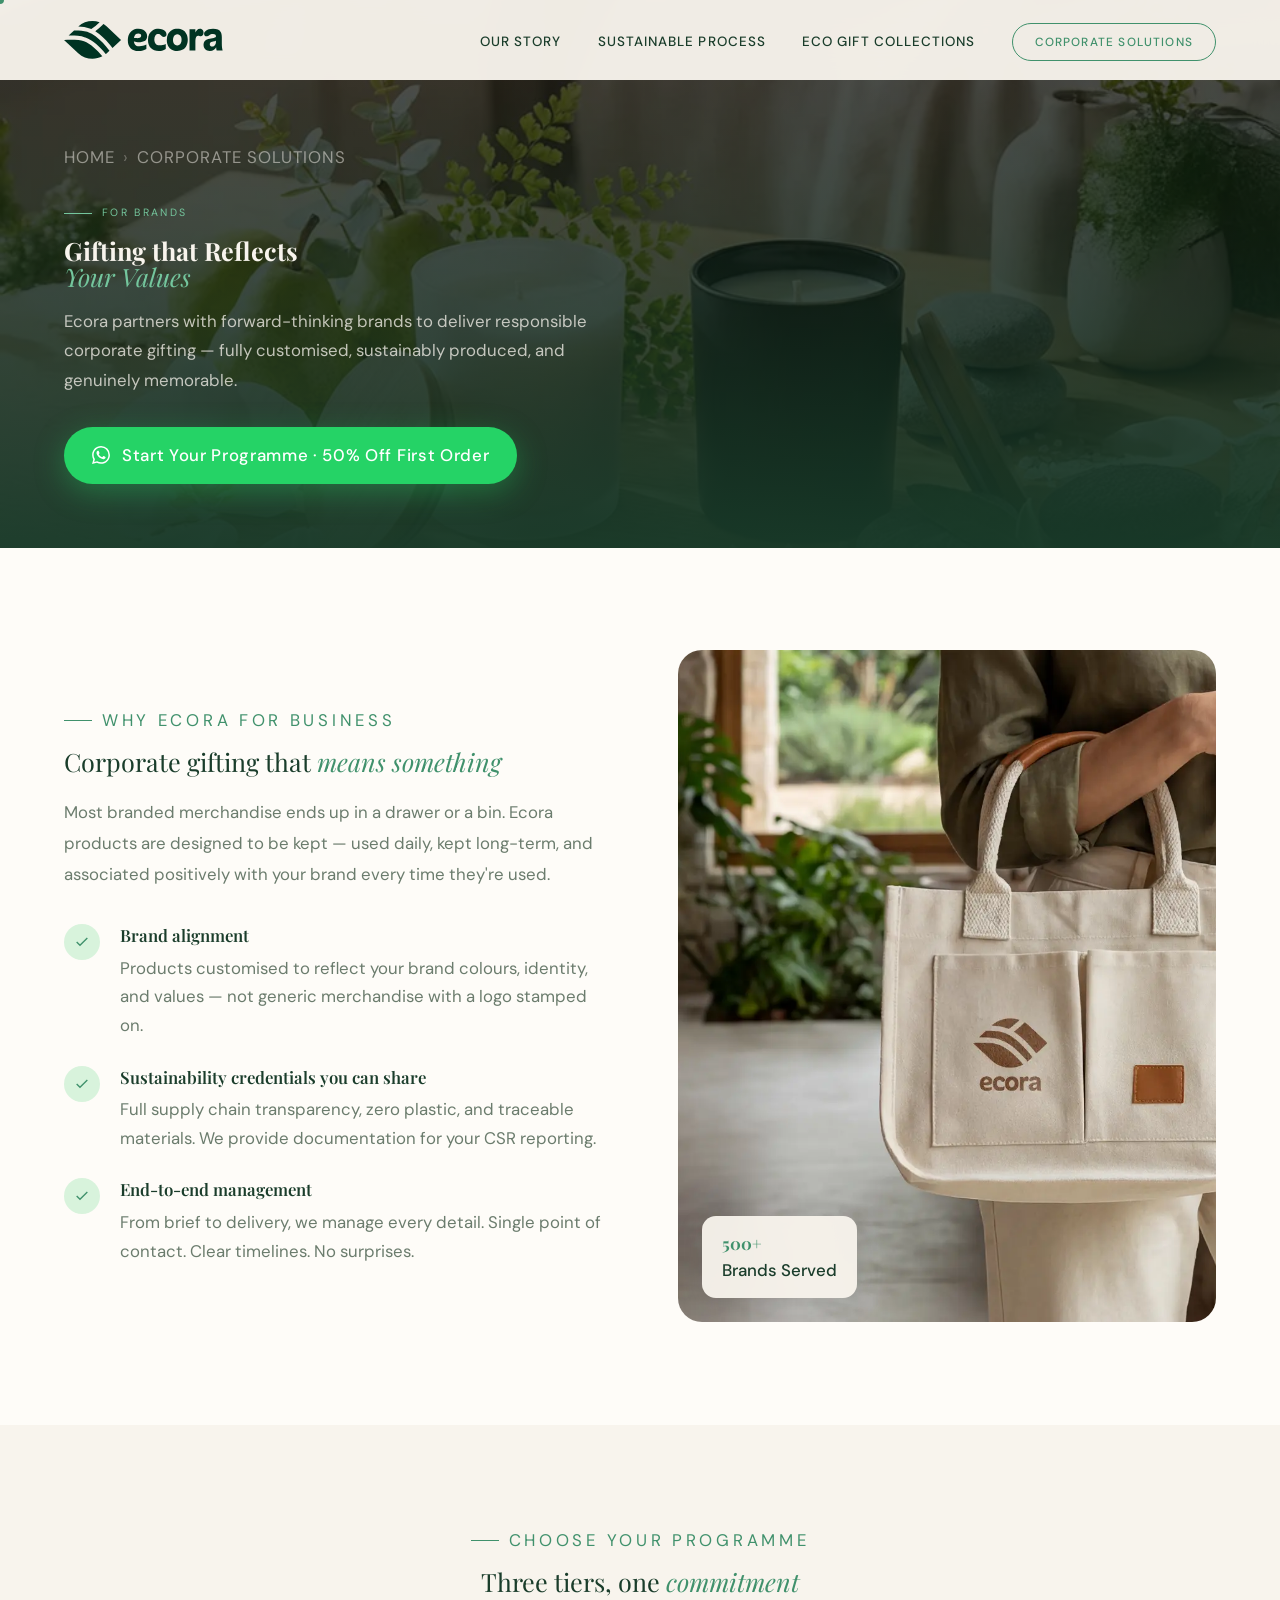
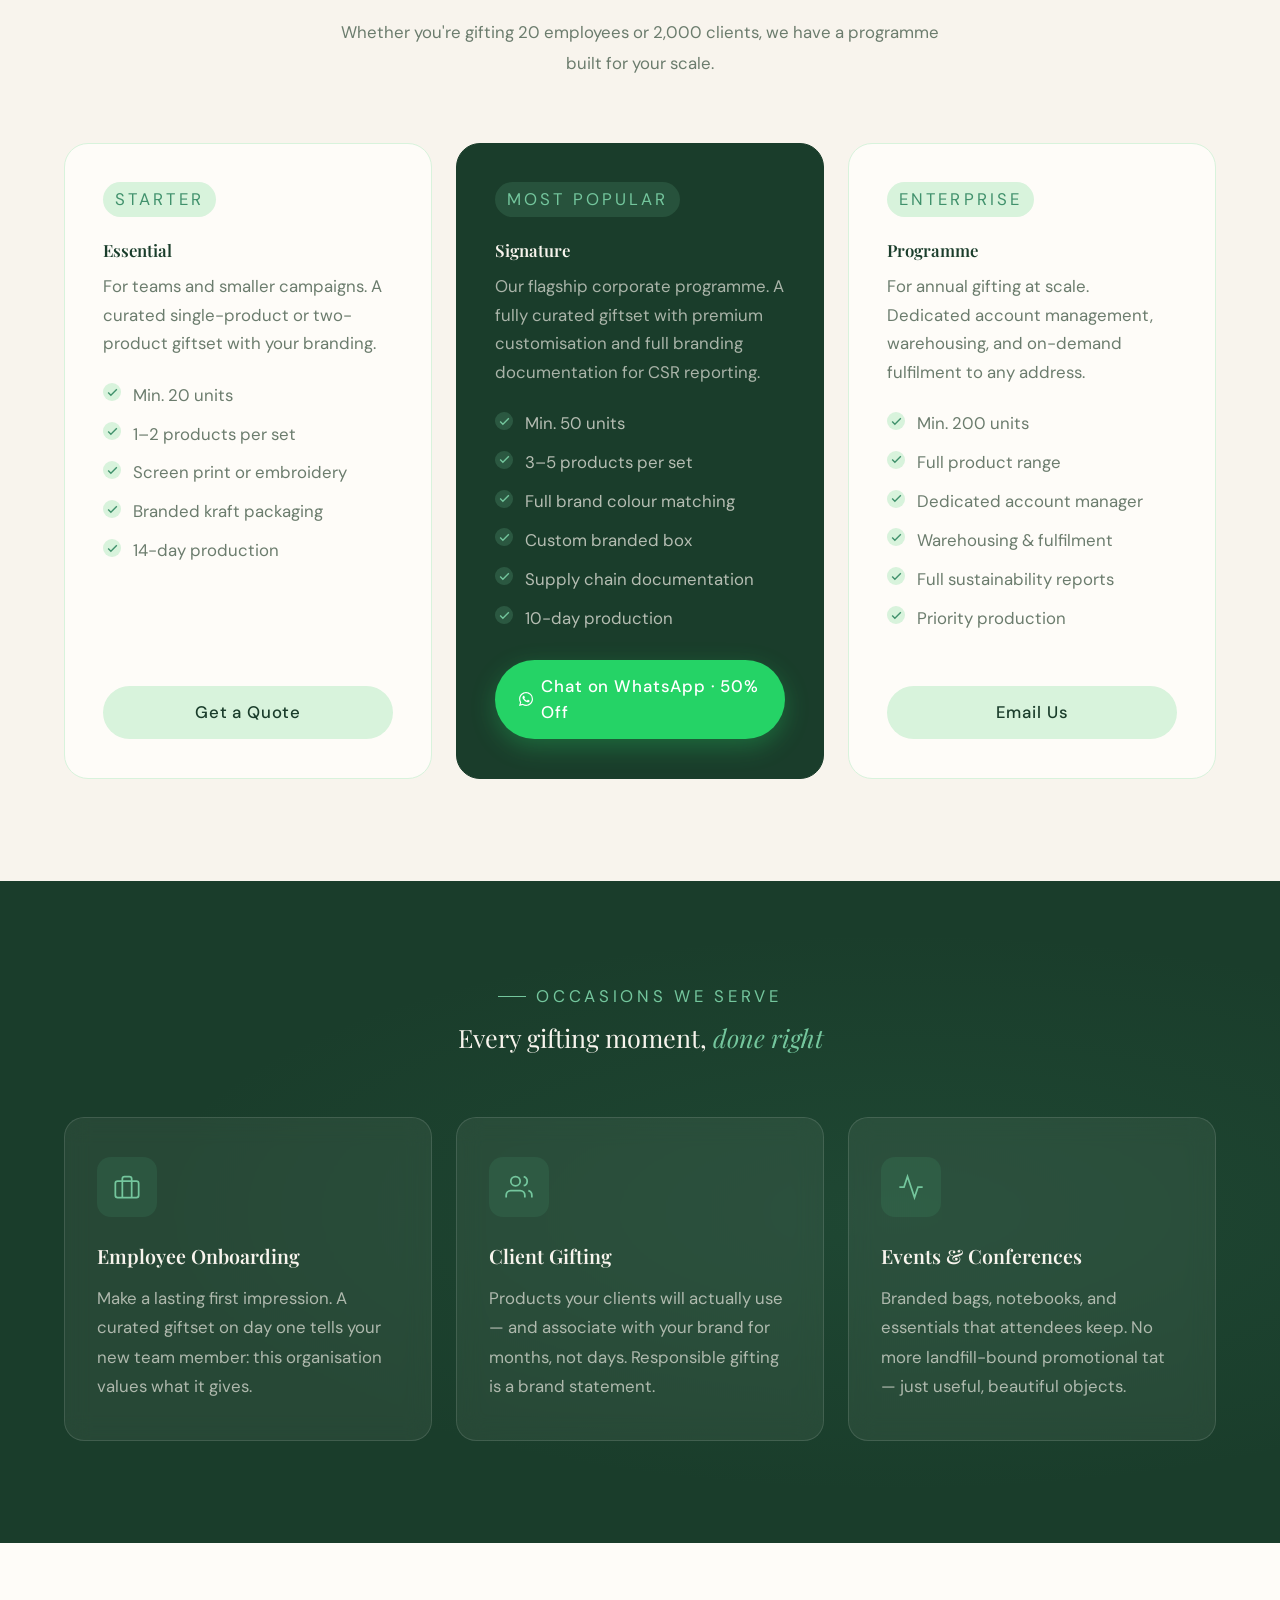
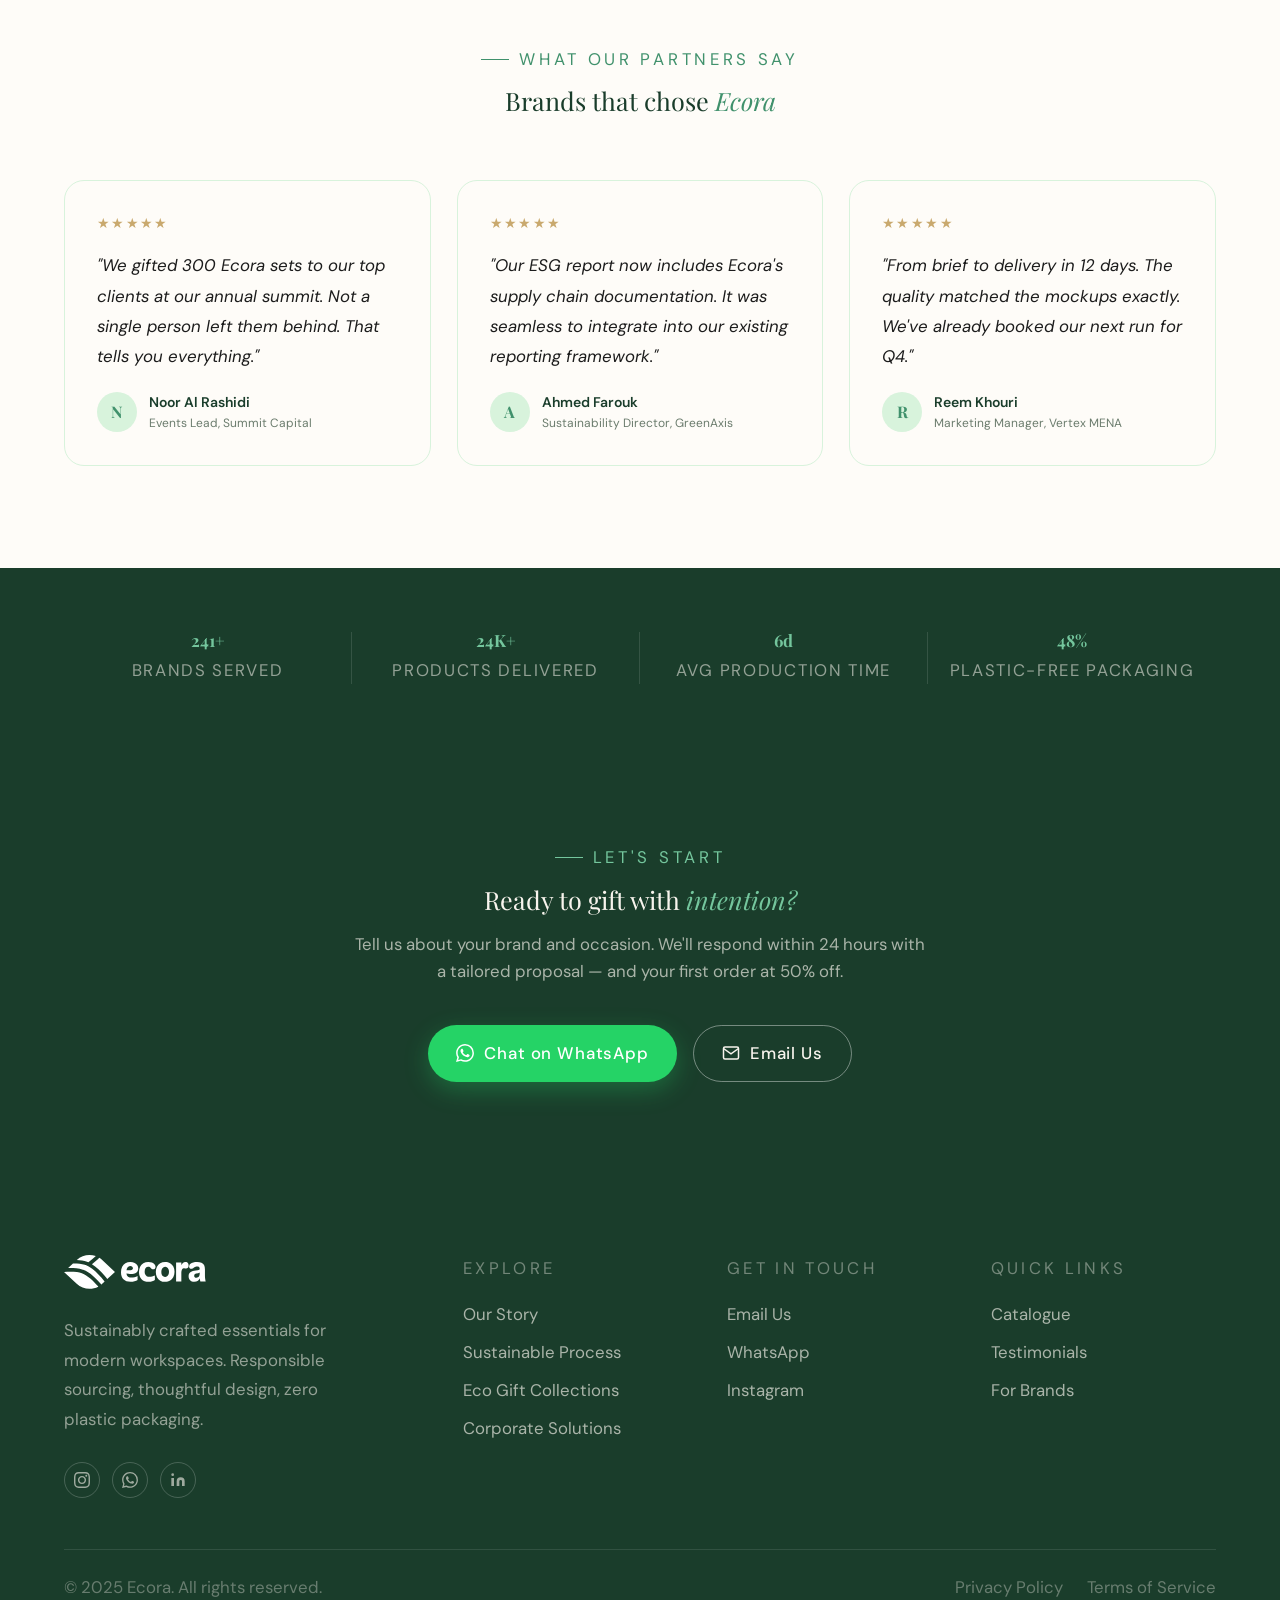
==== commit f9736538: "Update corporate-solutions.html" ====
--- a/corporate-solutions.html
+++ b/corporate-solutions.html
@@ -15,17 +15,17 @@
 <meta property="og:url" content="https://ecora-theta.vercel.app/corporate-solutions.html" />
 <meta property="og:title" content="Corporate Solutions — Ecora" />
 <meta property="og:description" content="Custom eco giftsets and branded merchandise for forward-thinking brands — responsible corporate gifting at scale." />
-<meta property="og:image" content="https://firebasestorage.googleapis.com/v0/b/merchanndise-8428f.appspot.com/o/ECORA%2FImage-right.webp?alt=media&token=49127466-11d8-4053-9ed7-c7614209fa18" />
+<meta property="og:image" content="images/Image-right.webp" />
 
 <!-- Twitter Card -->
 <meta name="twitter:card" content="summary_large_image" />
 <meta name="twitter:title" content="Corporate Solutions — Ecora" />
 <meta name="twitter:description" content="Custom eco giftsets and branded merchandise — responsible corporate gifting at scale." />
-<meta name="twitter:image" content="https://firebasestorage.googleapis.com/v0/b/merchanndise-8428f.appspot.com/o/ECORA%2FImage-right.webp?alt=media&token=49127466-11d8-4053-9ed7-c7614209fa18" />
+<meta name="twitter:image" content="images/Image-right.webp" />
 
 <!-- Favicon -->
-<link rel="icon" type="image/svg+xml" href="https://firebasestorage.googleapis.com/v0/b/merchanndise-8428f.appspot.com/o/ECORA%2FLogo.svg?alt=media&token=109fc1ad-aa26-47ac-8e61-a1b5e7daf5e4" />
-<link rel="apple-touch-icon" href="https://firebasestorage.googleapis.com/v0/b/merchanndise-8428f.appspot.com/o/ECORA%2FLogo.svg?alt=media&token=109fc1ad-aa26-47ac-8e61-a1b5e7daf5e4" />
+<link rel="icon" type="image/svg+xml" href="images/Logo.svg" />
+<link rel="apple-touch-icon" href="images/Logo.svg" />
 
 <!-- Fonts -->
 <link rel="preconnect" href="https://fonts.googleapis.com" />
@@ -36,7 +36,7 @@
 <link rel="stylesheet" href="ecora-shared.css" />
 
 <!-- Preload hero -->
-<link rel="preload" as="image" href="https://firebasestorage.googleapis.com/v0/b/merchanndise-8428f.appspot.com/o/ECORA%2FImage-right.webp?alt=media&token=49127466-11d8-4053-9ed7-c7614209fa18" />
+<link rel="preload" as="image" href="images/Image-right.webp" />
 
 <style>
 /* Offering tiers */
@@ -130,7 +130,7 @@
 <!-- Navbar -->
 <nav id="navbar" class="page-nav" role="navigation" aria-label="Main navigation">
   <a href="index.html" class="nav-logo" aria-label="Ecora — home">
-    <img src="https://firebasestorage.googleapis.com/v0/b/merchanndise-8428f.appspot.com/o/ECORA%2FLogo.svg?alt=media&token=109fc1ad-aa26-47ac-8e61-a1b5e7daf5e4"
+    <img src="images/Logo.svg"
          alt="Ecora" id="nav-logo-img"
          onerror="this.style.display='none';document.getElementById('nav-logo-fb').style.display='block';" />
     <span id="nav-logo-fb" style="display:none;font-family:var(--font-display);font-size:1.6rem;color:var(--green-deep);font-weight:700;">ecora</span>
@@ -160,7 +160,7 @@
 <!-- Page Hero -->
 <section class="page-hero" aria-label="Corporate Solutions hero">
   <div class="page-hero-bg" role="presentation"
-       style="background-image:url('https://firebasestorage.googleapis.com/v0/b/merchanndise-8428f.appspot.com/o/ECORA%2FImage-right.webp?alt=media&token=49127466-11d8-4053-9ed7-c7614209fa18');"></div>
+       style="background-image:url('images/Image-right.webp');"></div>
   <div class="page-hero-overlay" role="presentation"></div>
   <div class="page-hero-content">
     <ol class="breadcrumb" aria-label="Breadcrumb">
@@ -218,7 +218,7 @@
         </div>
       </div>
       <div class="split-visual tall reveal reveal-delay-2">
-        <img src="https://firebasestorage.googleapis.com/v0/b/merchanndise-8428f.appspot.com/o/ECORA%2FEccora-bag.webp?alt=media&token=f6194518-fe80-4e98-96b3-13135d3deab8"
+        <img src="images/Eccora-bag.webp"
              alt="Ecora branded tote bag — premium corporate gifting" loading="lazy" />
         <div class="split-visual-badge" aria-label="500 plus brands served">
           <strong>500+</strong>
@@ -424,7 +424,7 @@
   <div class="container">
     <div class="footer-grid">
       <div class="footer-brand">
-        <img src="https://firebasestorage.googleapis.com/v0/b/merchanndise-8428f.appspot.com/o/ECORA%2FLogo.svg?alt=media&token=109fc1ad-aa26-47ac-8e61-a1b5e7daf5e4" alt="Ecora"
+        <img src="images/Logo.svg" alt="Ecora"
              onerror="this.style.display='none';document.getElementById('footer-logo-fb').style.display='block';" />
         <span id="footer-logo-fb" style="display:none;font-family:var(--font-display);font-size:1.8rem;color:var(--cream);font-weight:700;">ecora</span>
         <p>Sustainably crafted essentials for modern workspaces. Responsible sourcing, thoughtful design, zero plastic packaging.</p>
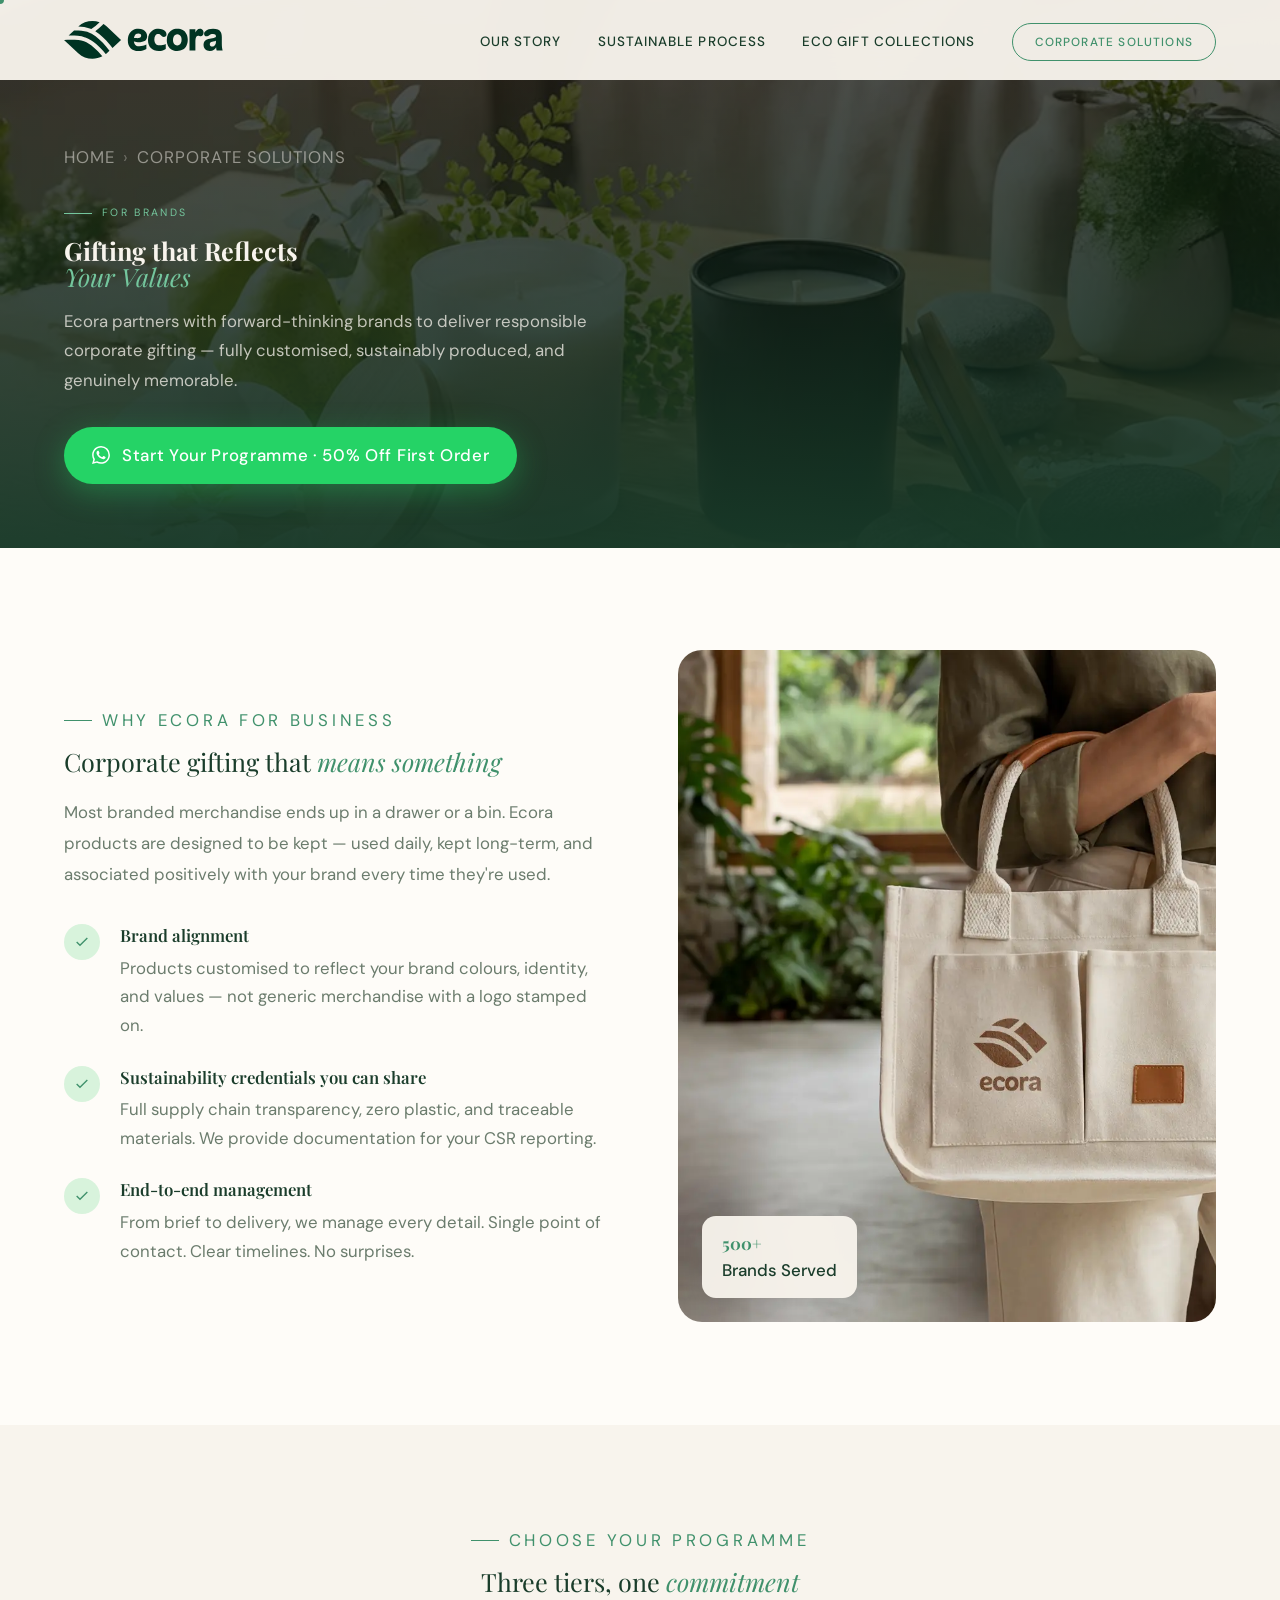
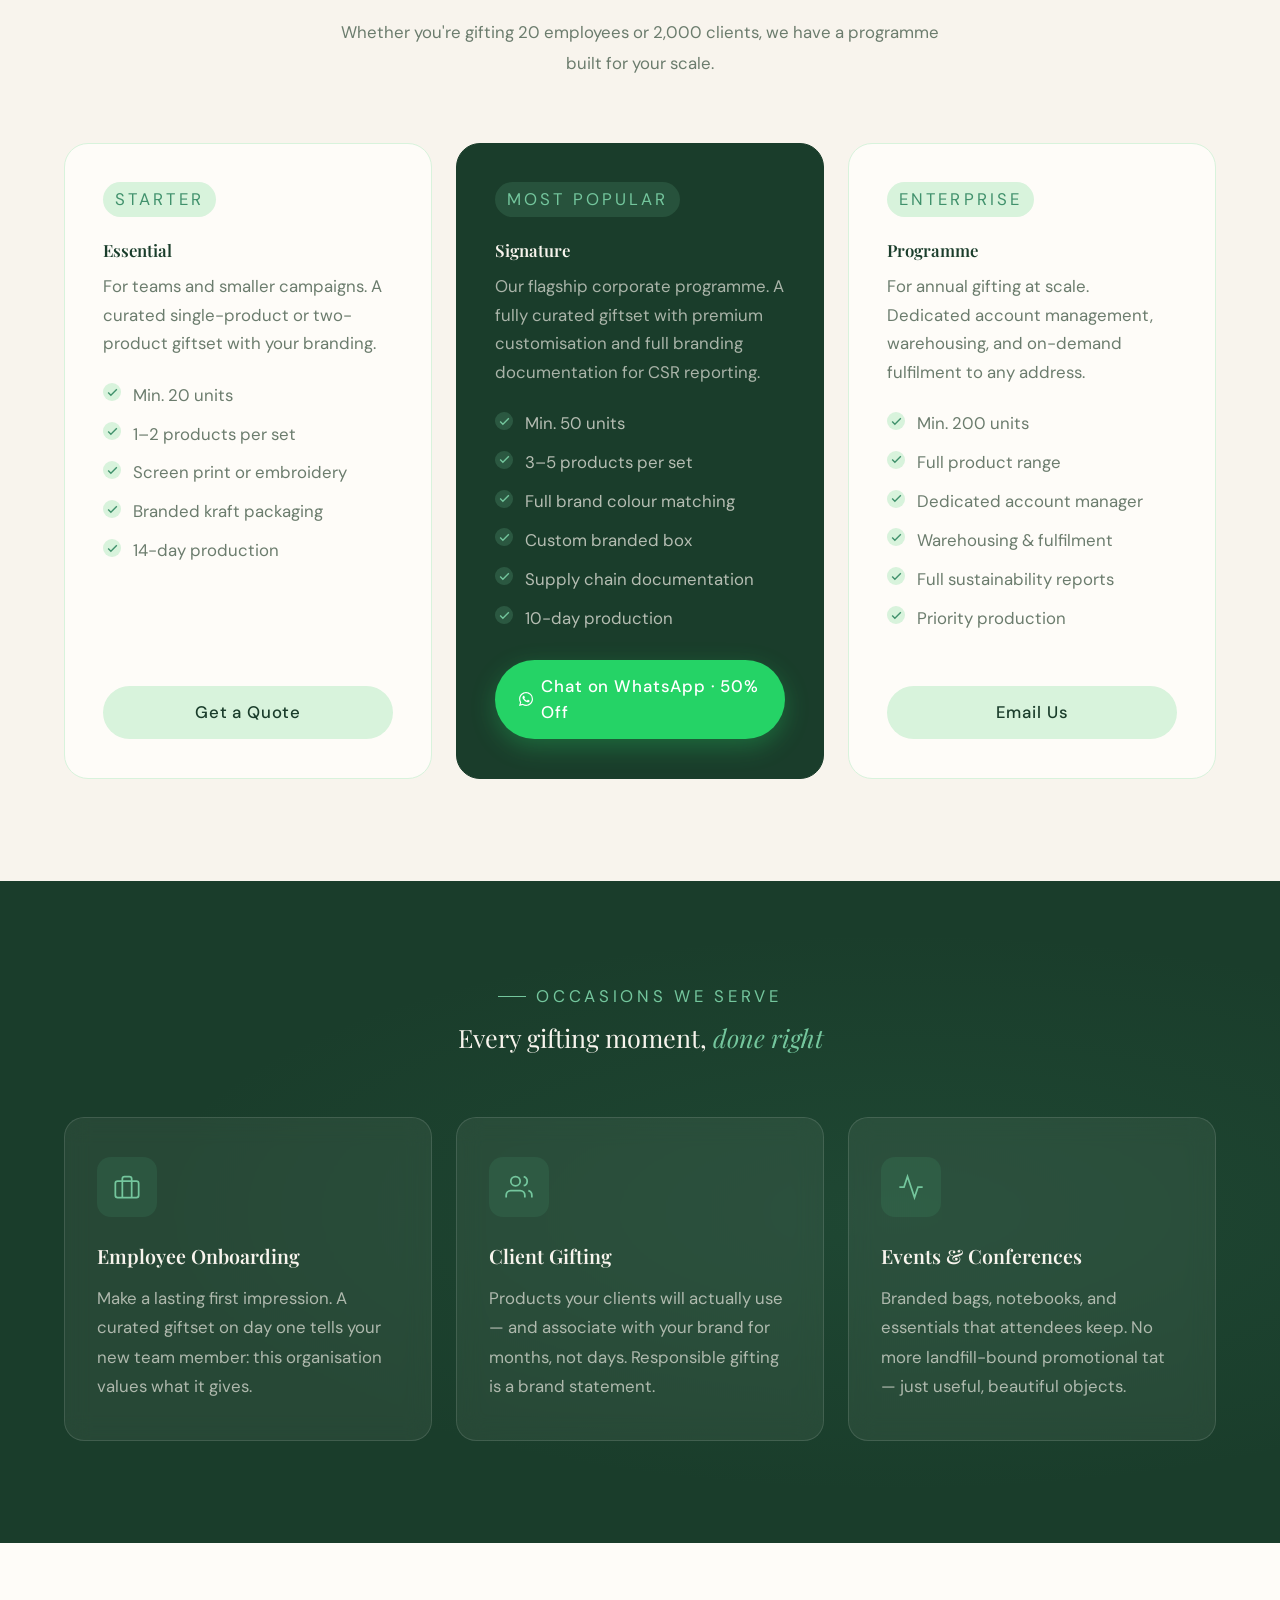
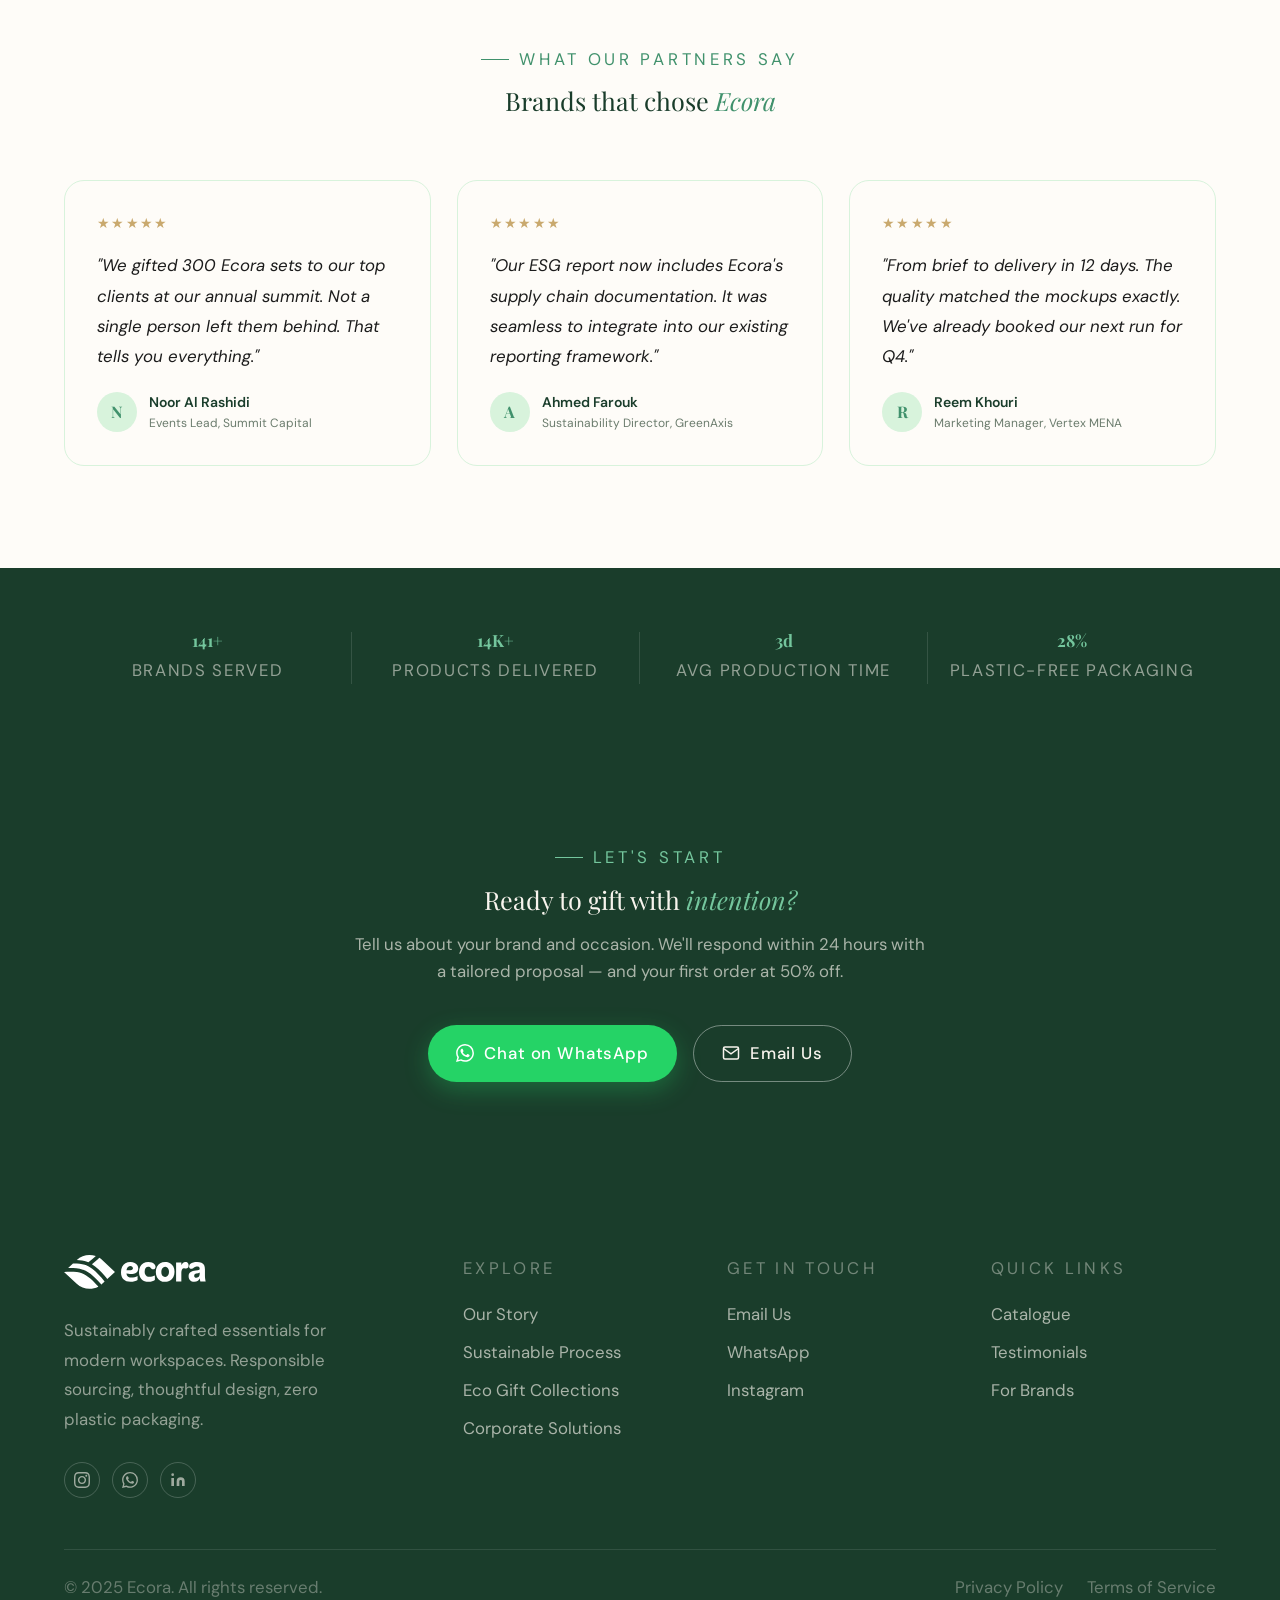
==== commit 9d08e488: "Update corporate-solutions.html" ====
--- a/corporate-solutions.html
+++ b/corporate-solutions.html
@@ -129,17 +129,17 @@
 
 <!-- Navbar -->
 <nav id="navbar" class="page-nav" role="navigation" aria-label="Main navigation">
-  <a href="index.html" class="nav-logo" aria-label="Ecora — home">
+  <a href="/" class="nav-logo" aria-label="Ecora — home">
     <img src="images/Logo.svg"
          alt="Ecora" id="nav-logo-img"
          onerror="this.style.display='none';document.getElementById('nav-logo-fb').style.display='block';" />
     <span id="nav-logo-fb" style="display:none;font-family:var(--font-display);font-size:1.6rem;color:var(--green-deep);font-weight:700;">ecora</span>
   </a>
   <ul class="nav-links">
-    <li><a href="our-story.html">Our Story</a></li>
-    <li><a href="sustainable-process.html">Sustainable Process</a></li>
-    <li><a href="eco-gift-collections.html">Eco Gift Collections</a></li>
-    <li><a href="corporate-solutions.html" class="nav-cta active">Corporate Solutions</a></li>
+    <li><a href="our-story">Our Story</a></li>
+    <li><a href="sustainable-process">Sustainable Process</a></li>
+    <li><a href="eco-gift-collections">Eco Gift Collections</a></li>
+    <li><a href="corporate-solutions" class="nav-cta active">Corporate Solutions</a></li>
   </ul>
   <button class="hamburger" id="hamburger" type="button" aria-label="Open menu" aria-expanded="false" aria-controls="mobileMenu">
     <span></span><span></span><span></span>
@@ -148,10 +148,10 @@
 
 <!-- Mobile Menu -->
 <div class="mobile-menu" id="mobileMenu" role="dialog" aria-label="Mobile navigation" aria-modal="true">
-  <a href="our-story.html">Our Story</a>
-  <a href="sustainable-process.html">Sustainable Process</a>
-  <a href="eco-gift-collections.html">Eco Gift Collections</a>
-  <a href="corporate-solutions.html" class="mobile-cta">Corporate Solutions</a>
+  <a href="our-story">Our Story</a>
+  <a href="sustainable-process">Sustainable Process</a>
+  <a href="eco-gift-collections">Eco Gift Collections</a>
+  <a href="corporate-solutions" class="mobile-cta">Corporate Solutions</a>
 </div>
 
 <!-- ════════════ MAIN ════════════ -->
@@ -164,7 +164,7 @@
   <div class="page-hero-overlay" role="presentation"></div>
   <div class="page-hero-content">
     <ol class="breadcrumb" aria-label="Breadcrumb">
-      <li><a href="index.html">Home</a></li>
+      <li><a href="/">Home</a></li>
       <li><span class="sep" aria-hidden="true">›</span></li>
       <li aria-current="page">Corporate Solutions</li>
     </ol>
@@ -443,10 +443,10 @@
       <div class="footer-col">
         <h4>Explore</h4>
         <ul>
-          <li><a href="our-story.html">Our Story</a></li>
-          <li><a href="sustainable-process.html">Sustainable Process</a></li>
-          <li><a href="eco-gift-collections.html">Eco Gift Collections</a></li>
-          <li><a href="corporate-solutions.html">Corporate Solutions</a></li>
+          <li><a href="our-story">Our Story</a></li>
+          <li><a href="sustainable-process">Sustainable Process</a></li>
+          <li><a href="eco-gift-collections">Eco Gift Collections</a></li>
+          <li><a href="corporate-solutions">Corporate Solutions</a></li>
         </ul>
       </div>
       <div class="footer-col">
@@ -460,17 +460,17 @@
       <div class="footer-col">
         <h4>Quick Links</h4>
         <ul>
-          <li><a href="eco-gift-collections.html">Catalogue</a></li>
-          <li><a href="our-story.html#testimonials">Testimonials</a></li>
-          <li><a href="corporate-solutions.html">For Brands</a></li>
+          <li><a href="eco-gift-collections">Catalogue</a></li>
+          <li><a href="our-story#testimonials">Testimonials</a></li>
+          <li><a href="corporate-solutions">For Brands</a></li>
         </ul>
       </div>
     </div>
     <div class="footer-bottom">
       <span>© <span id="footer-year">2025</span> Ecora. All rights reserved.</span>
       <div style="display:flex;gap:1.5rem;">
-        <a href="privacy.html">Privacy Policy</a>
-        <a href="terms.html">Terms of Service</a>
+        <a href="privacy">Privacy Policy</a>
+        <a href="terms">Terms of Service</a>
       </div>
     </div>
   </div>
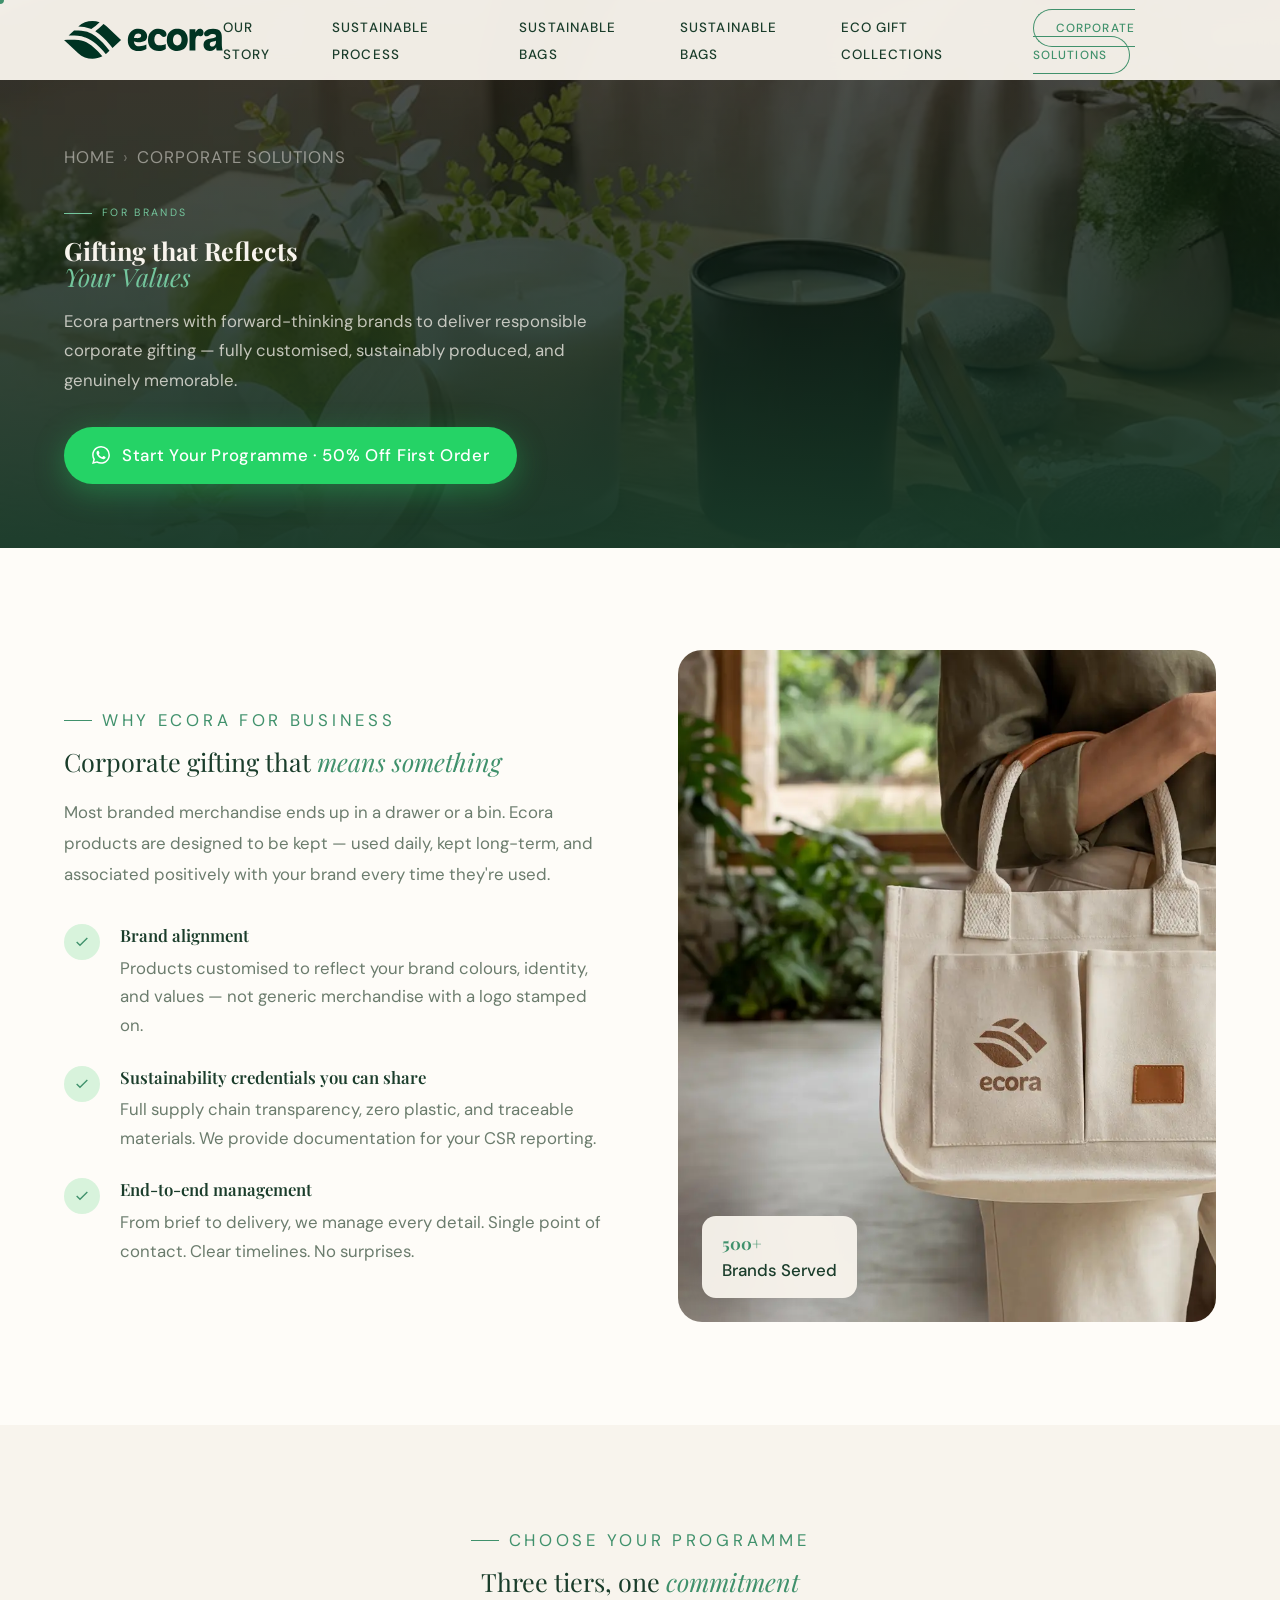
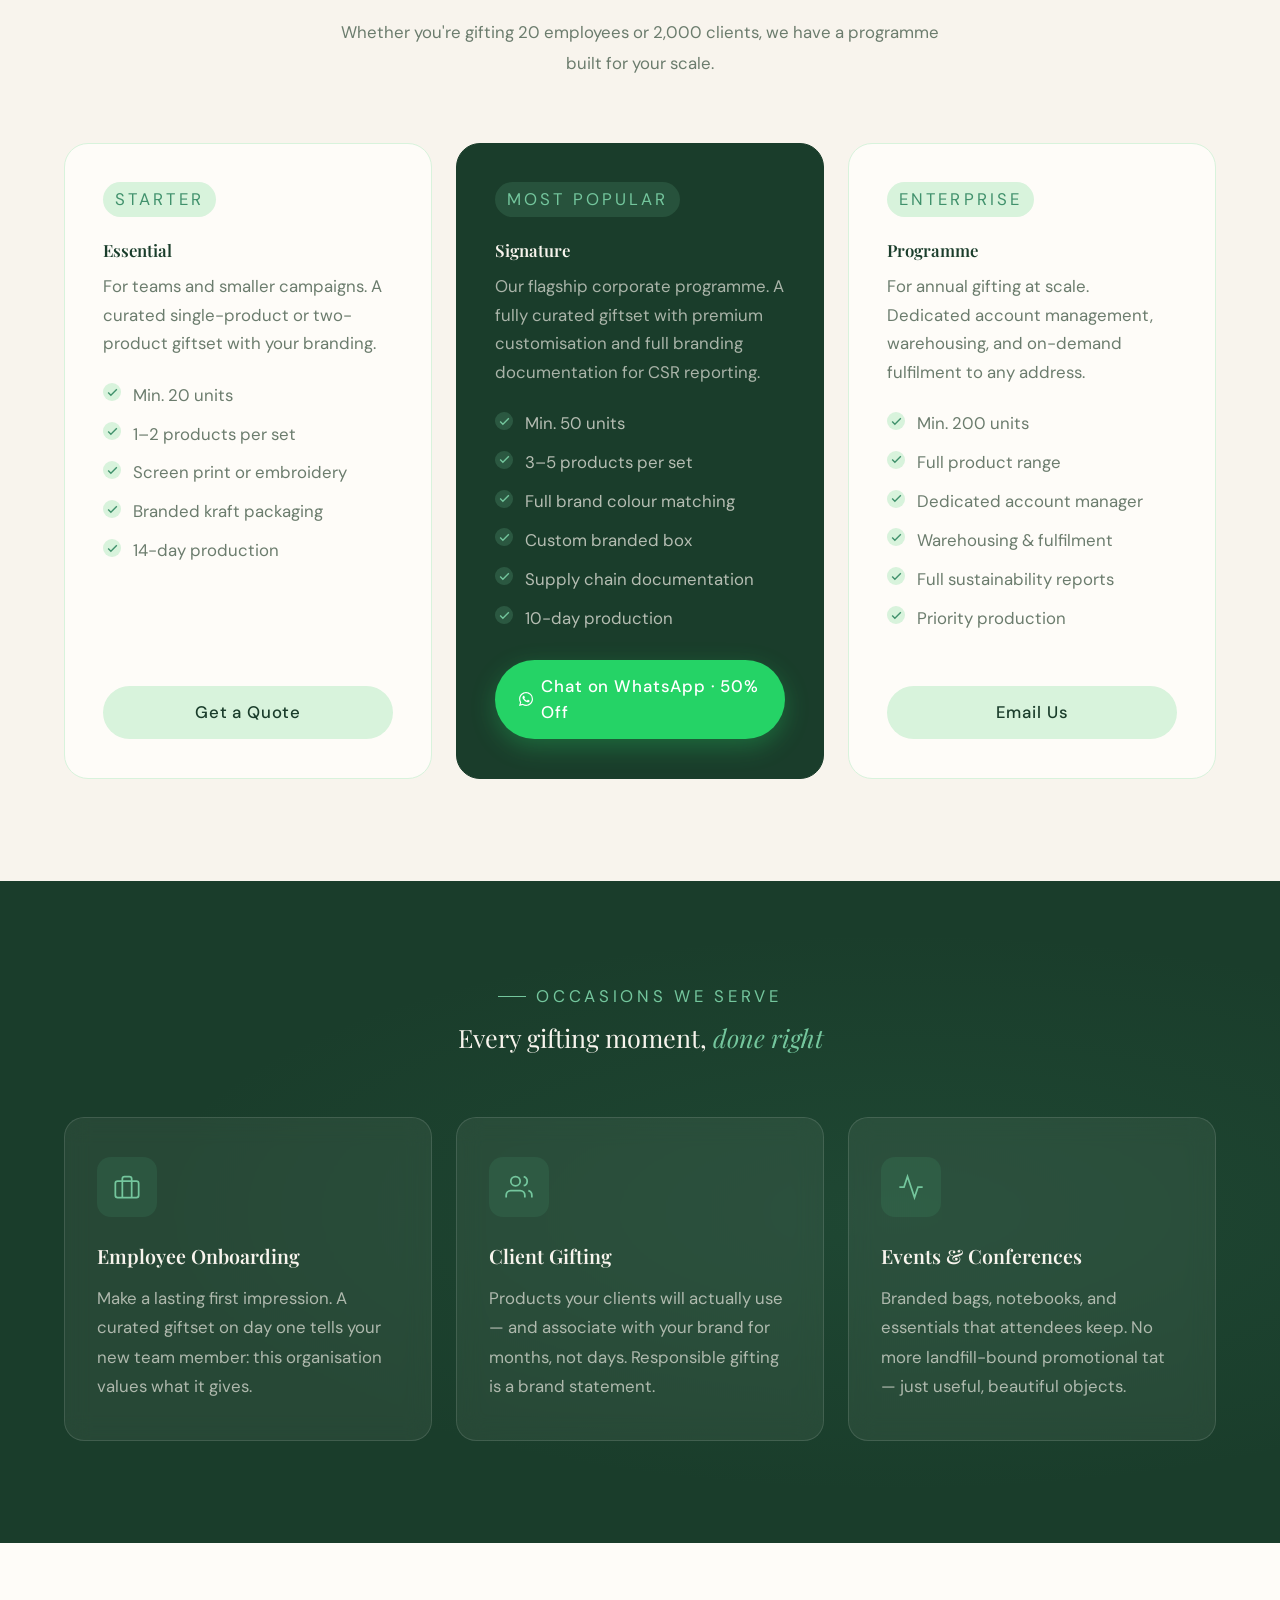
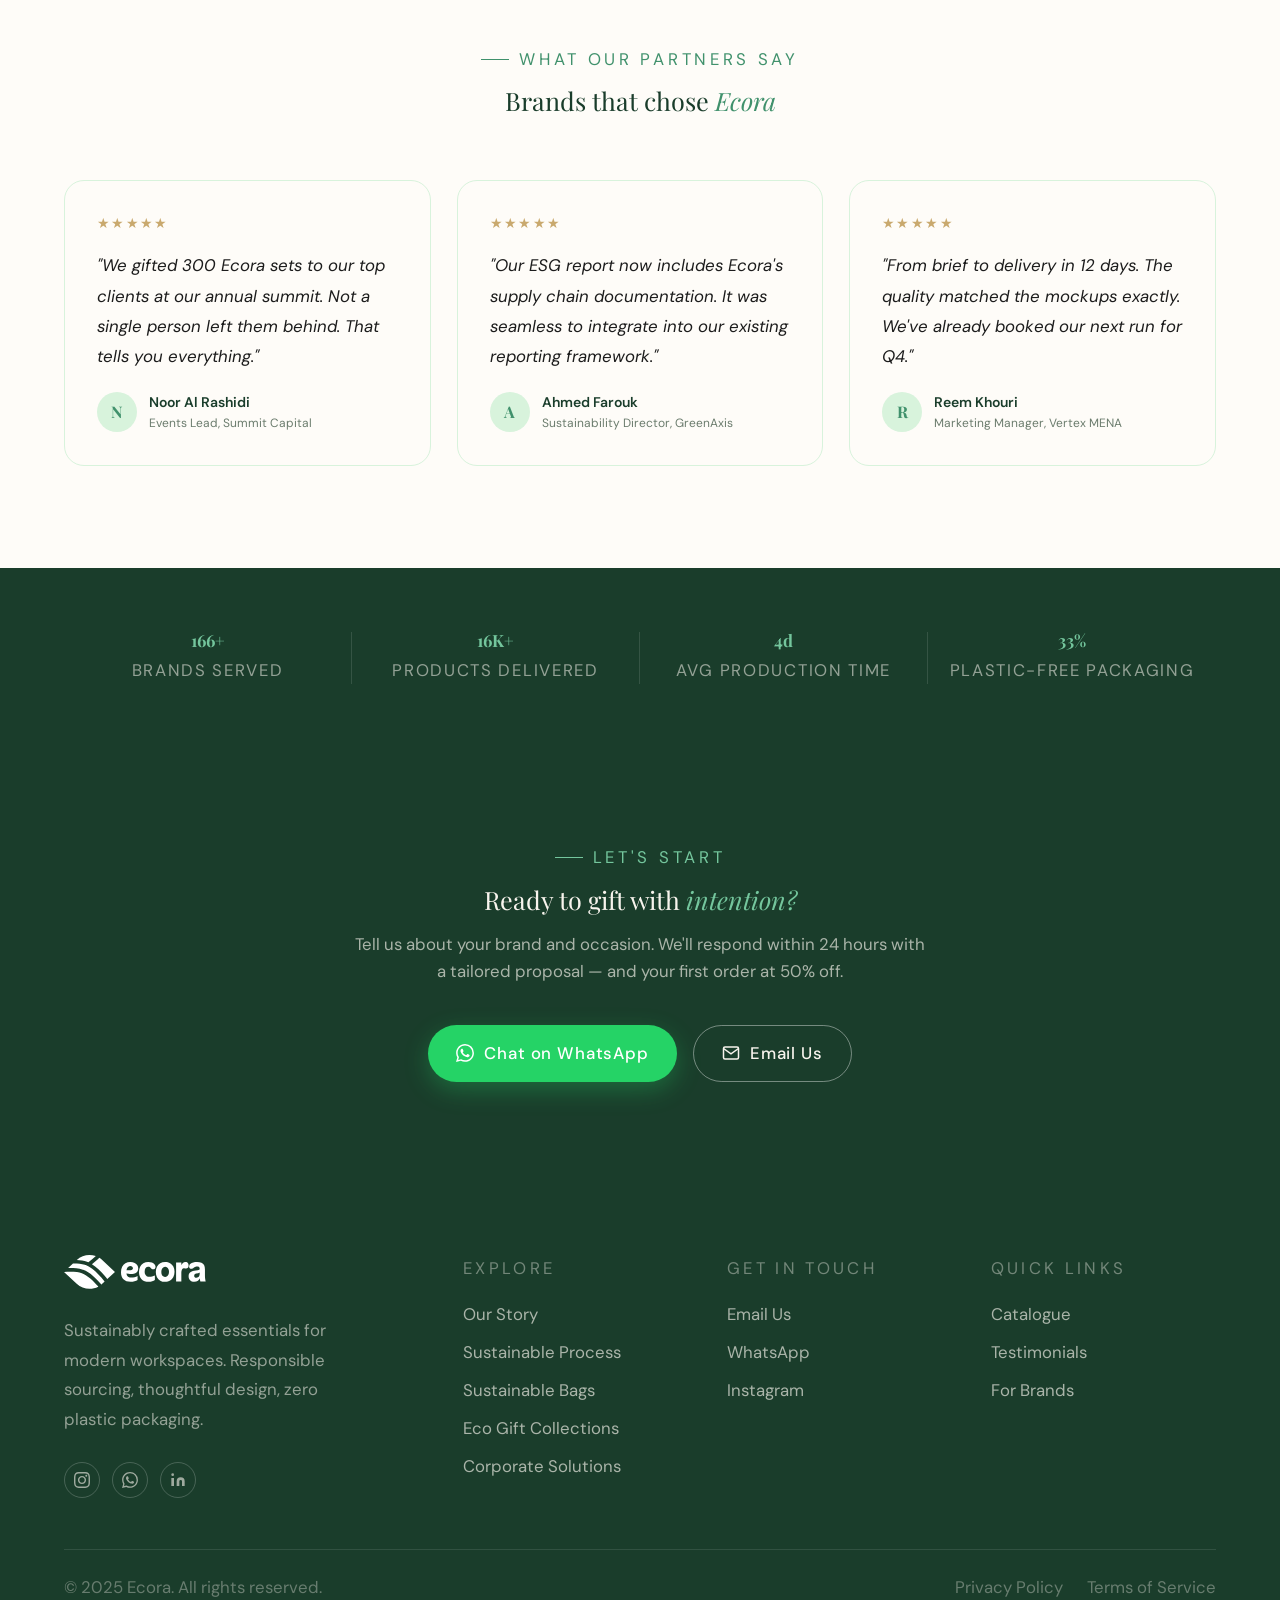
==== commit 91a5ea42: "Add Sustainable Bags to navbar" ====
--- a/corporate-solutions.html
+++ b/corporate-solutions.html
@@ -138,6 +138,8 @@
   <ul class="nav-links">
     <li><a href="our-story">Our Story</a></li>
     <li><a href="sustainable-process">Sustainable Process</a></li>
+          <li><a href="sustainable-bags">Sustainable Bags</a></li>
+    <li><a href="sustainable-bags">Sustainable Bags</a></li>
     <li><a href="eco-gift-collections">Eco Gift Collections</a></li>
     <li><a href="corporate-solutions" class="nav-cta active">Corporate Solutions</a></li>
   </ul>
@@ -445,6 +447,7 @@
         <ul>
           <li><a href="our-story">Our Story</a></li>
           <li><a href="sustainable-process">Sustainable Process</a></li>
+          <li><a href="sustainable-bags">Sustainable Bags</a></li>
           <li><a href="eco-gift-collections">Eco Gift Collections</a></li>
           <li><a href="corporate-solutions">Corporate Solutions</a></li>
         </ul>
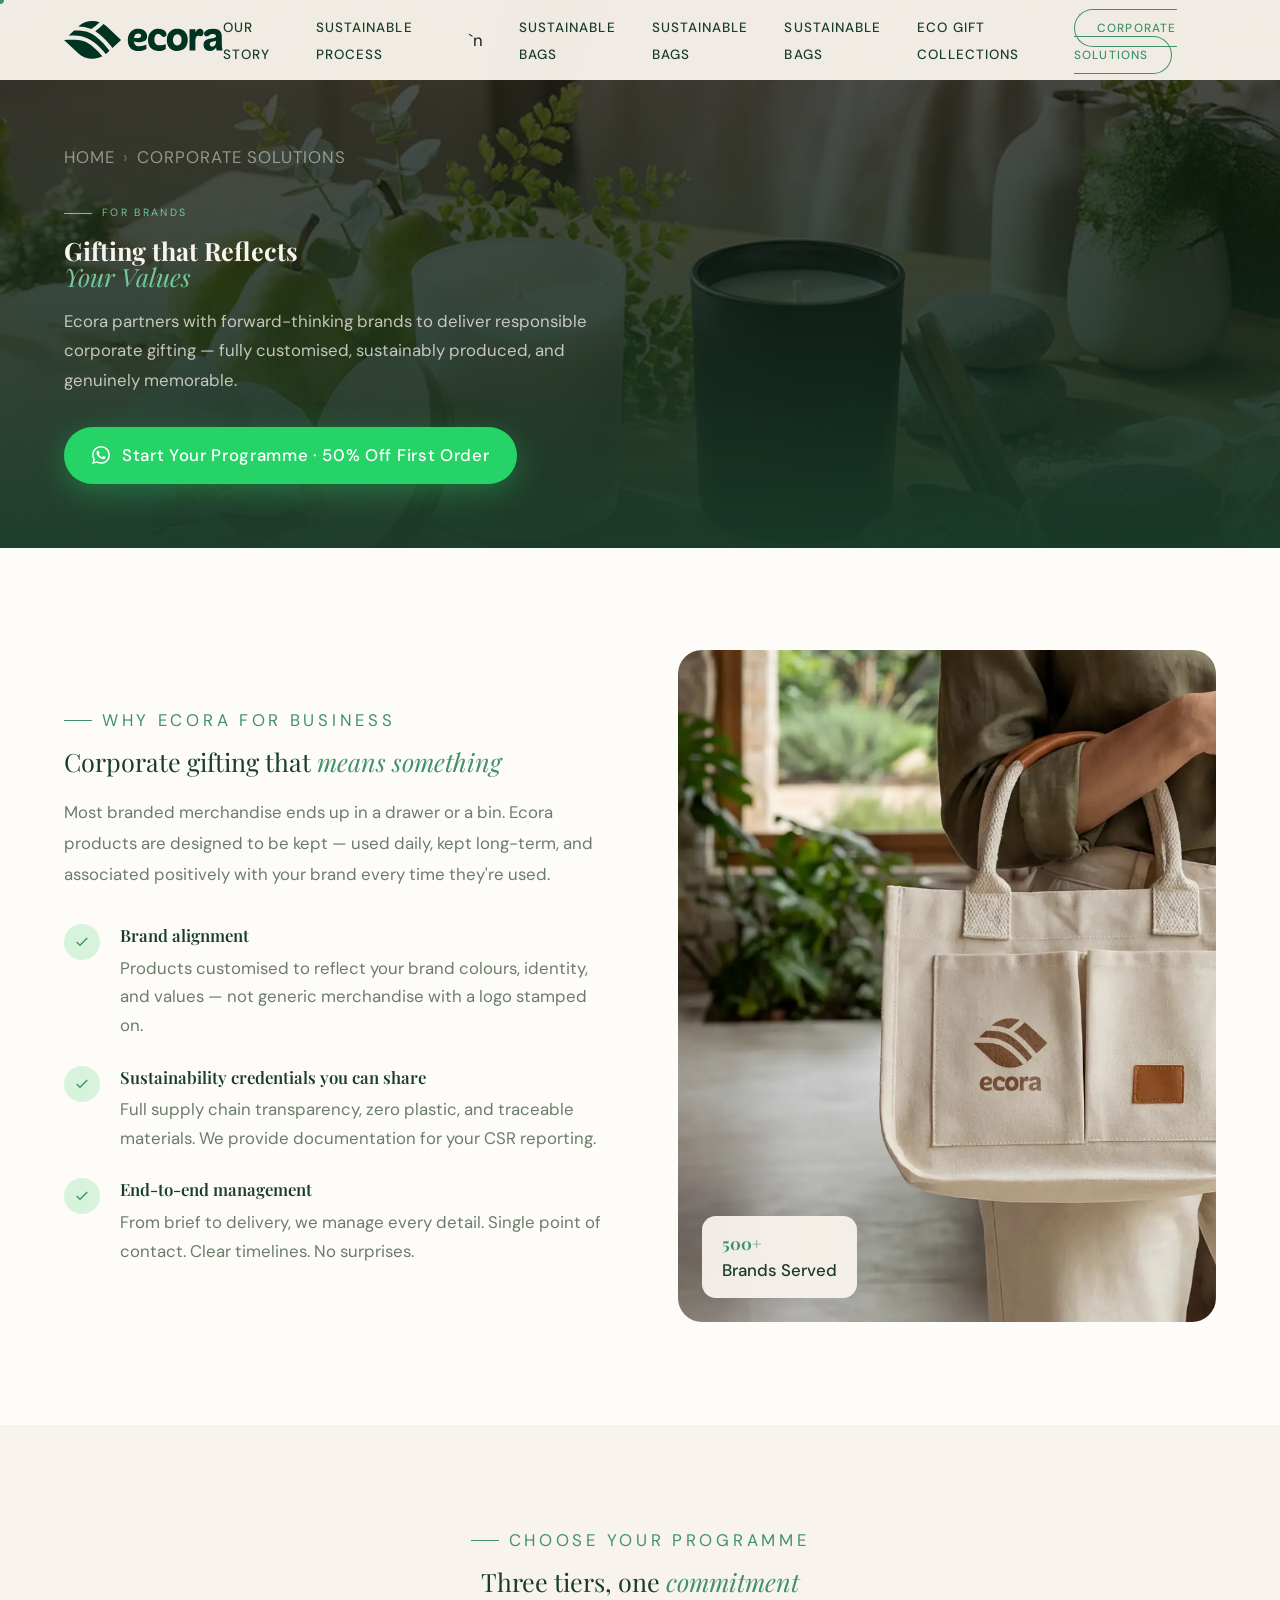
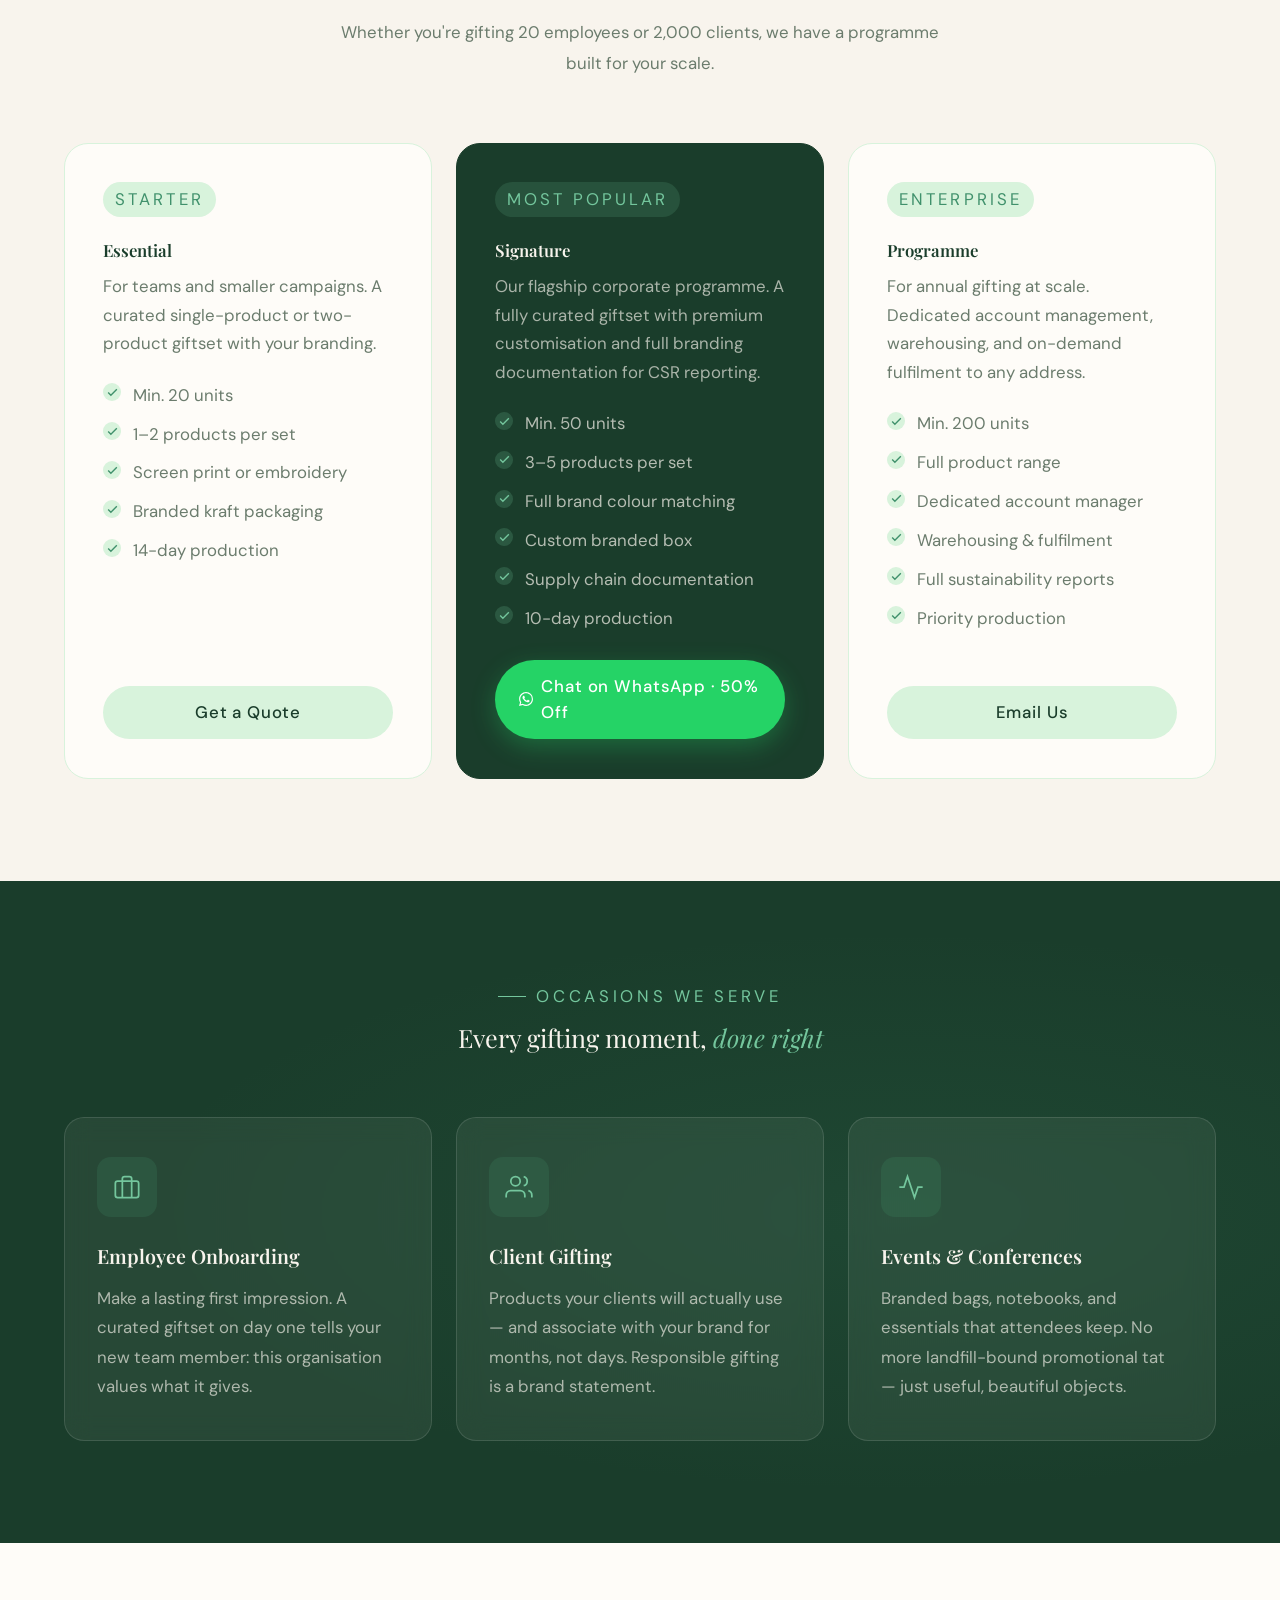
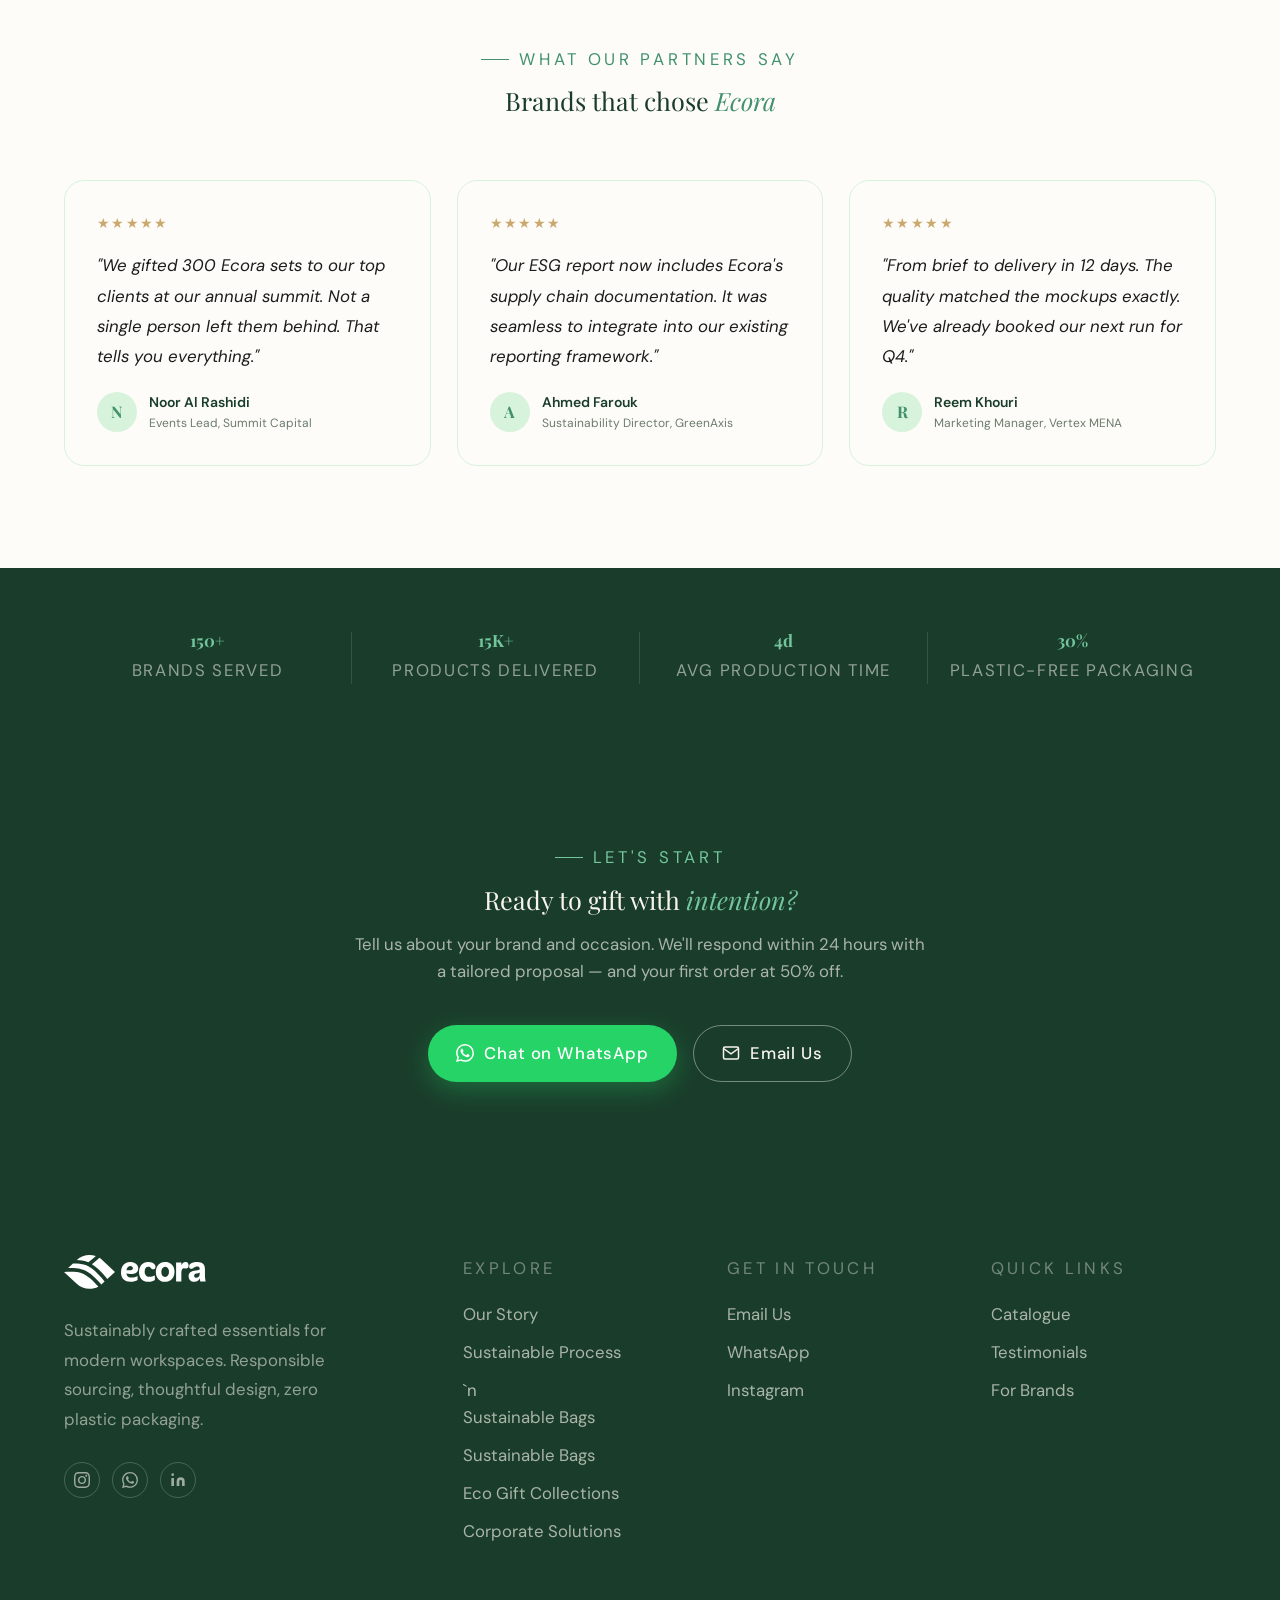
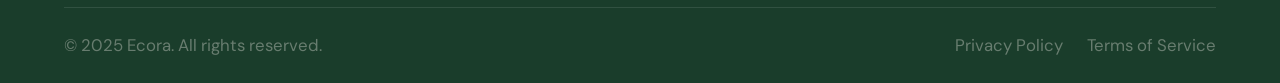
==== commit 238090c5: "Add Sustainable Bags to all navbars" ====
--- a/corporate-solutions.html
+++ b/corporate-solutions.html
@@ -137,7 +137,7 @@
   </a>
   <ul class="nav-links">
     <li><a href="our-story">Our Story</a></li>
-    <li><a href="sustainable-process">Sustainable Process</a></li>
+    <li><a href="sustainable-process">Sustainable Process</a></li>`n    <li><a href="sustainable-bags">Sustainable Bags</a></li>
           <li><a href="sustainable-bags">Sustainable Bags</a></li>
     <li><a href="sustainable-bags">Sustainable Bags</a></li>
     <li><a href="eco-gift-collections">Eco Gift Collections</a></li>
@@ -446,7 +446,7 @@
         <h4>Explore</h4>
         <ul>
           <li><a href="our-story">Our Story</a></li>
-          <li><a href="sustainable-process">Sustainable Process</a></li>
+          <li><a href="sustainable-process">Sustainable Process</a></li>`n    <li><a href="sustainable-bags">Sustainable Bags</a></li>
           <li><a href="sustainable-bags">Sustainable Bags</a></li>
           <li><a href="eco-gift-collections">Eco Gift Collections</a></li>
           <li><a href="corporate-solutions">Corporate Solutions</a></li>
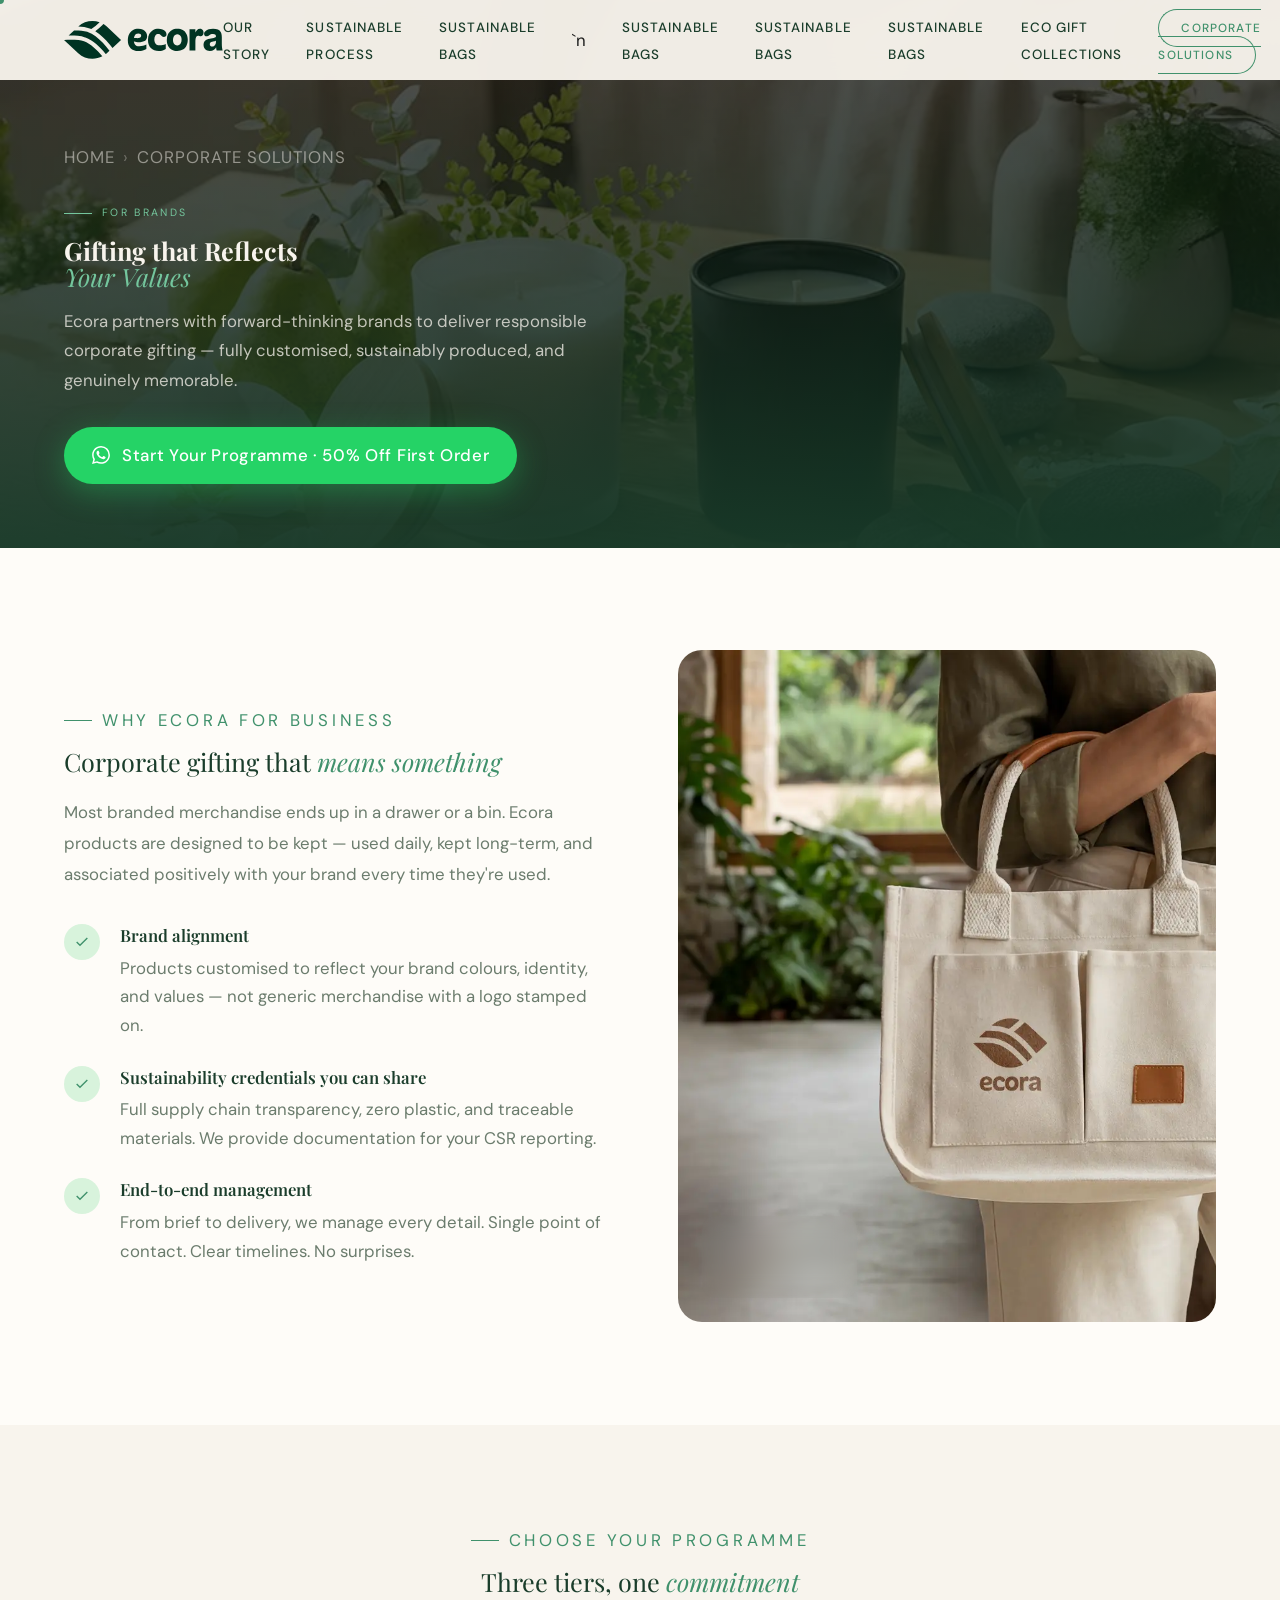
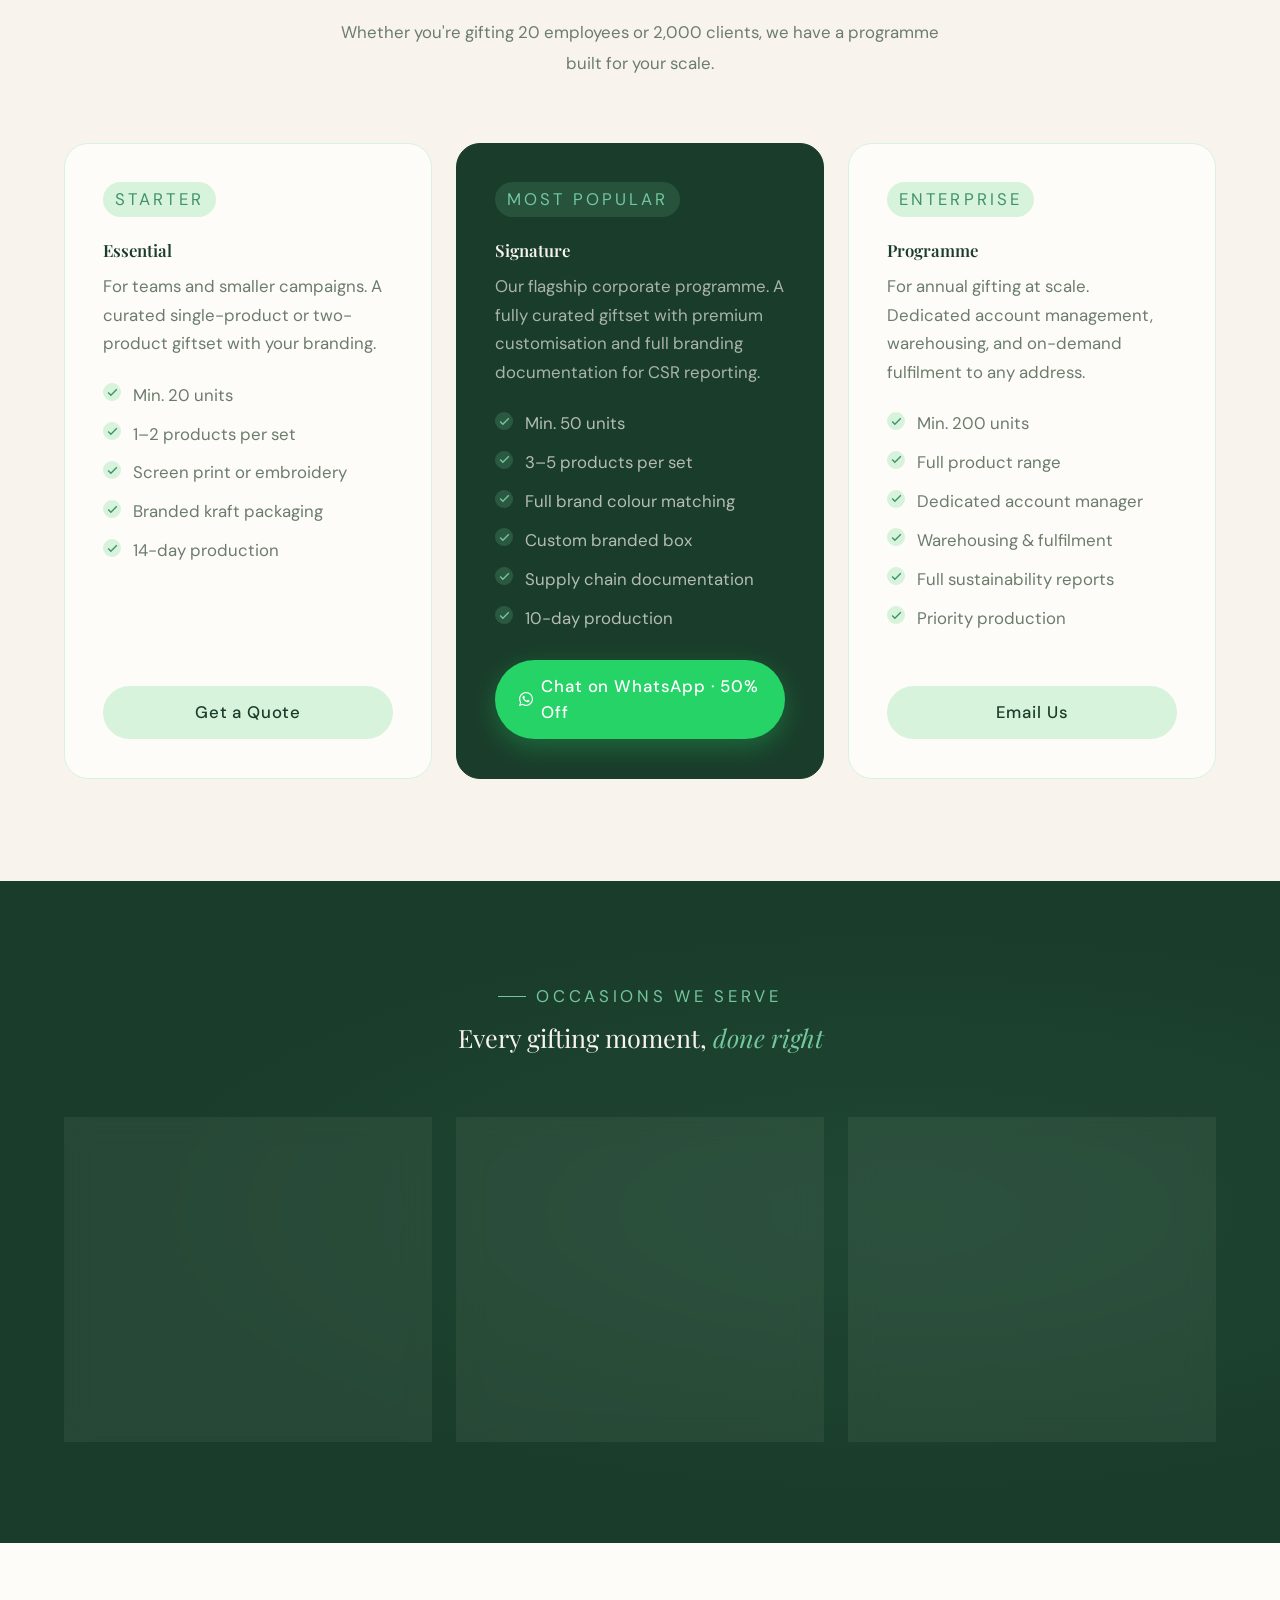
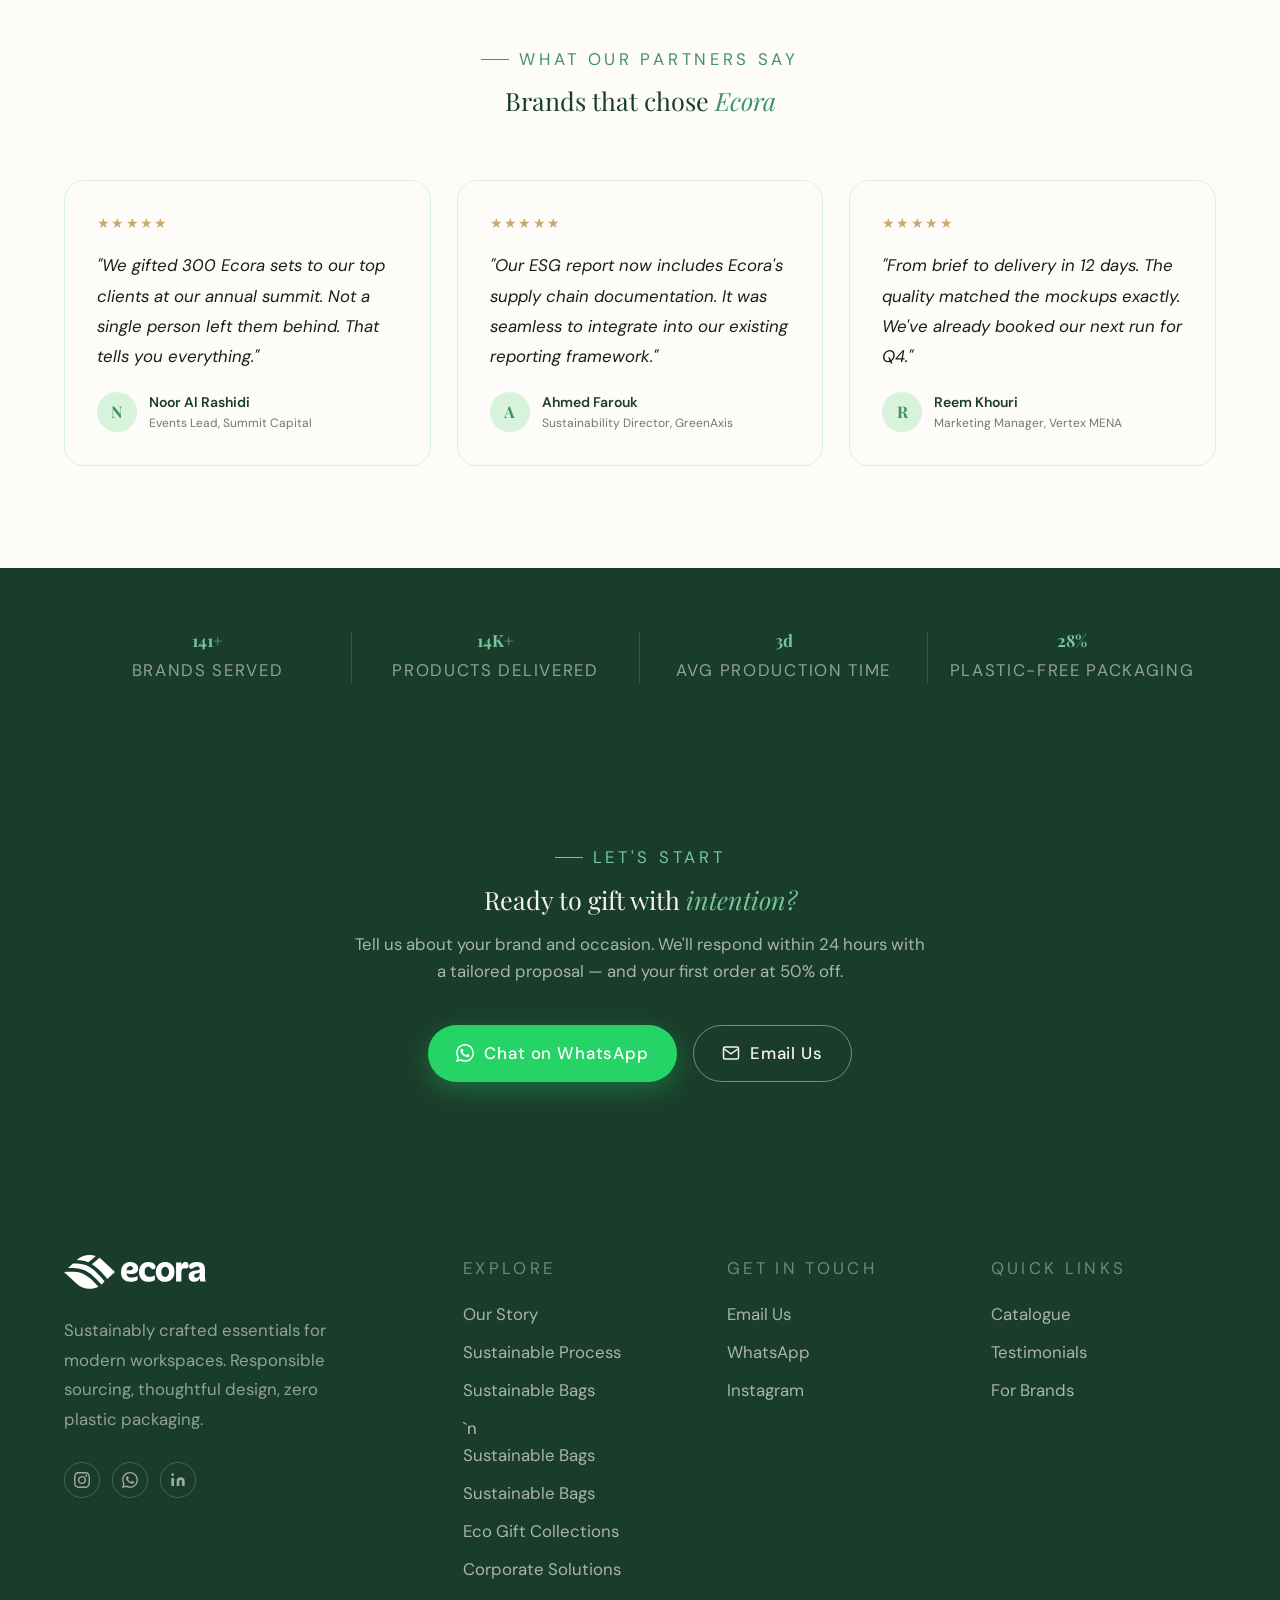
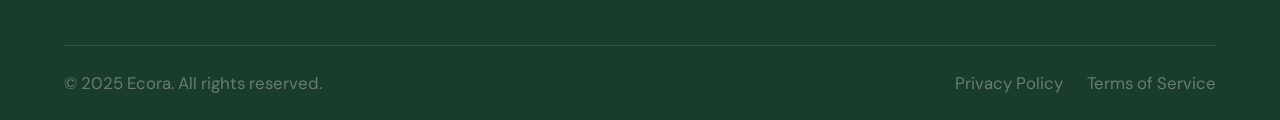
==== commit c39f60fe: "Add Sustainable Bags navbar to all pages" ====
--- a/corporate-solutions.html
+++ b/corporate-solutions.html
@@ -137,7 +137,8 @@
   </a>
   <ul class="nav-links">
     <li><a href="our-story">Our Story</a></li>
-    <li><a href="sustainable-process">Sustainable Process</a></li>`n    <li><a href="sustainable-bags">Sustainable Bags</a></li>
+    <li><a href="sustainable-process">Sustainable Process</a></li>
+    <li><a href="sustainable-bags">Sustainable Bags</a></li>`n    <li><a href="sustainable-bags">Sustainable Bags</a></li>
           <li><a href="sustainable-bags">Sustainable Bags</a></li>
     <li><a href="sustainable-bags">Sustainable Bags</a></li>
     <li><a href="eco-gift-collections">Eco Gift Collections</a></li>
@@ -446,7 +447,8 @@
         <h4>Explore</h4>
         <ul>
           <li><a href="our-story">Our Story</a></li>
-          <li><a href="sustainable-process">Sustainable Process</a></li>`n    <li><a href="sustainable-bags">Sustainable Bags</a></li>
+          <li><a href="sustainable-process">Sustainable Process</a></li>
+    <li><a href="sustainable-bags">Sustainable Bags</a></li>`n    <li><a href="sustainable-bags">Sustainable Bags</a></li>
           <li><a href="sustainable-bags">Sustainable Bags</a></li>
           <li><a href="eco-gift-collections">Eco Gift Collections</a></li>
           <li><a href="corporate-solutions">Corporate Solutions</a></li>
